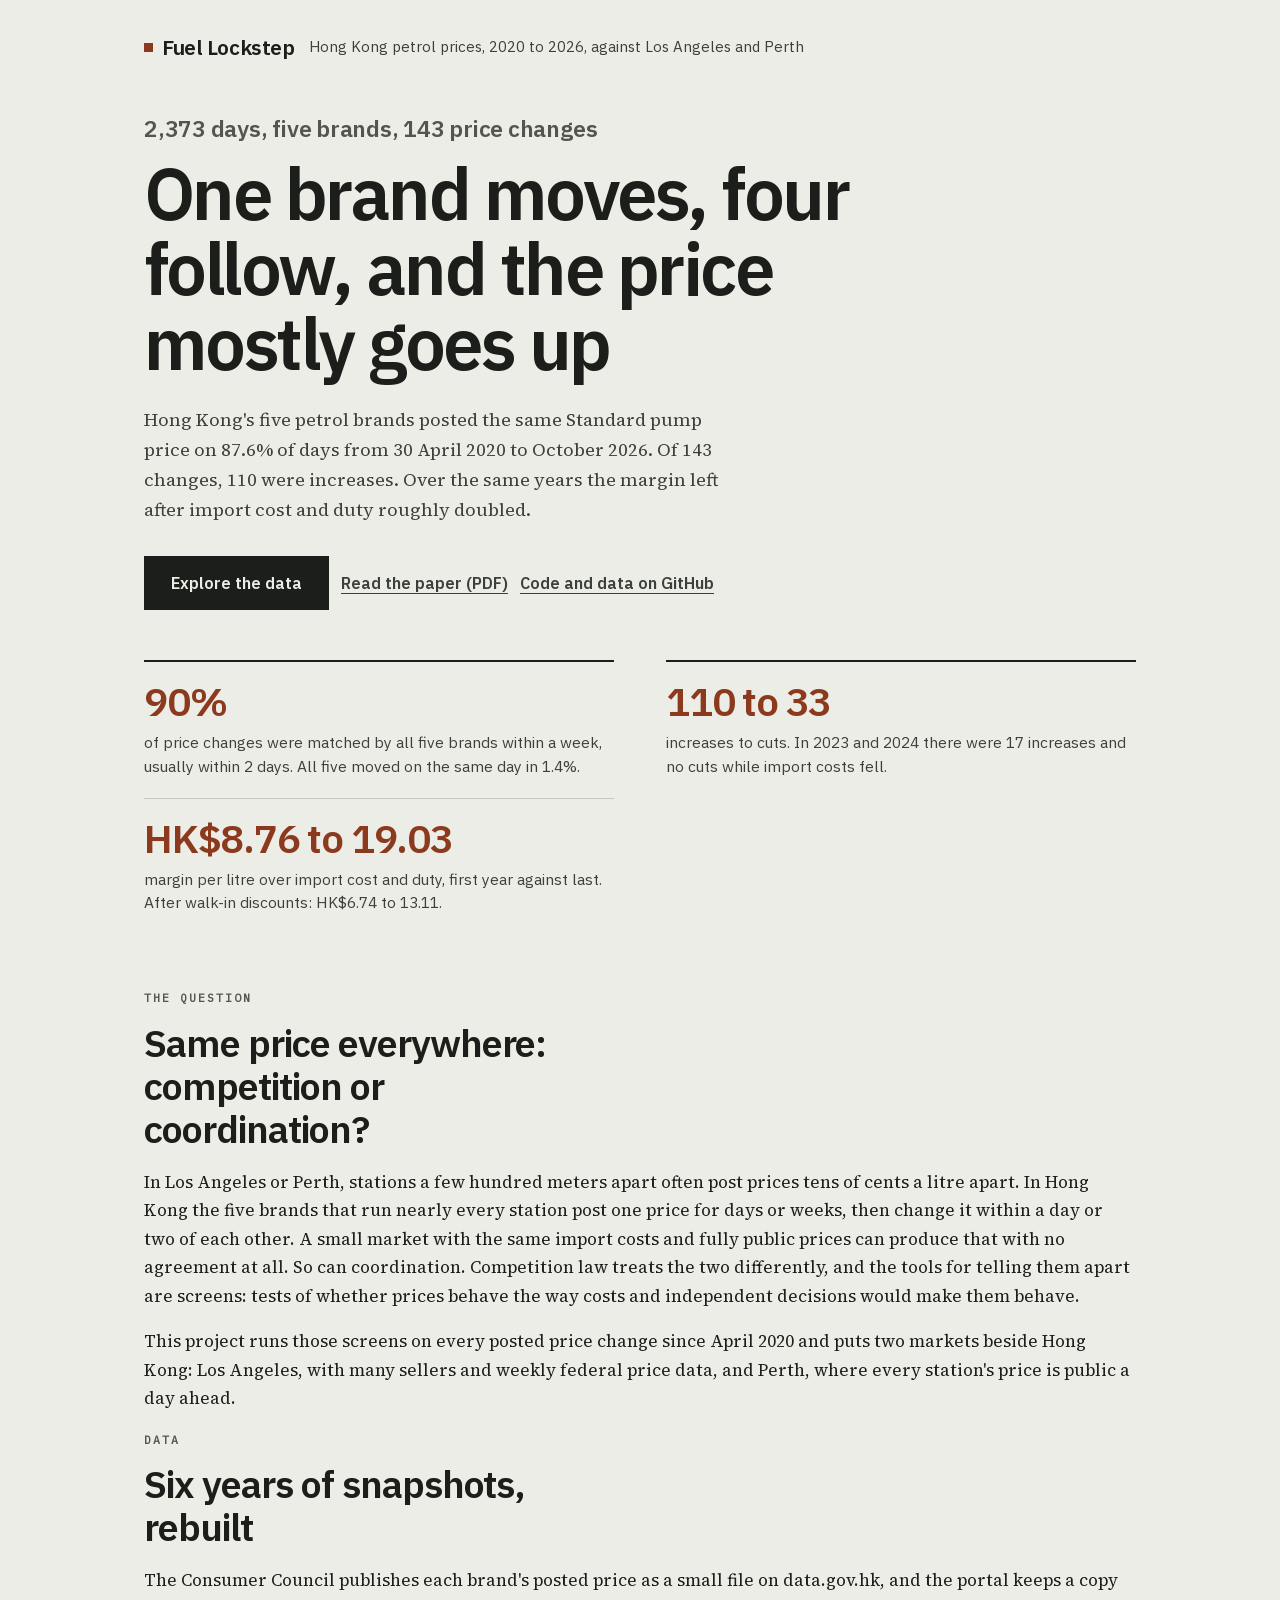
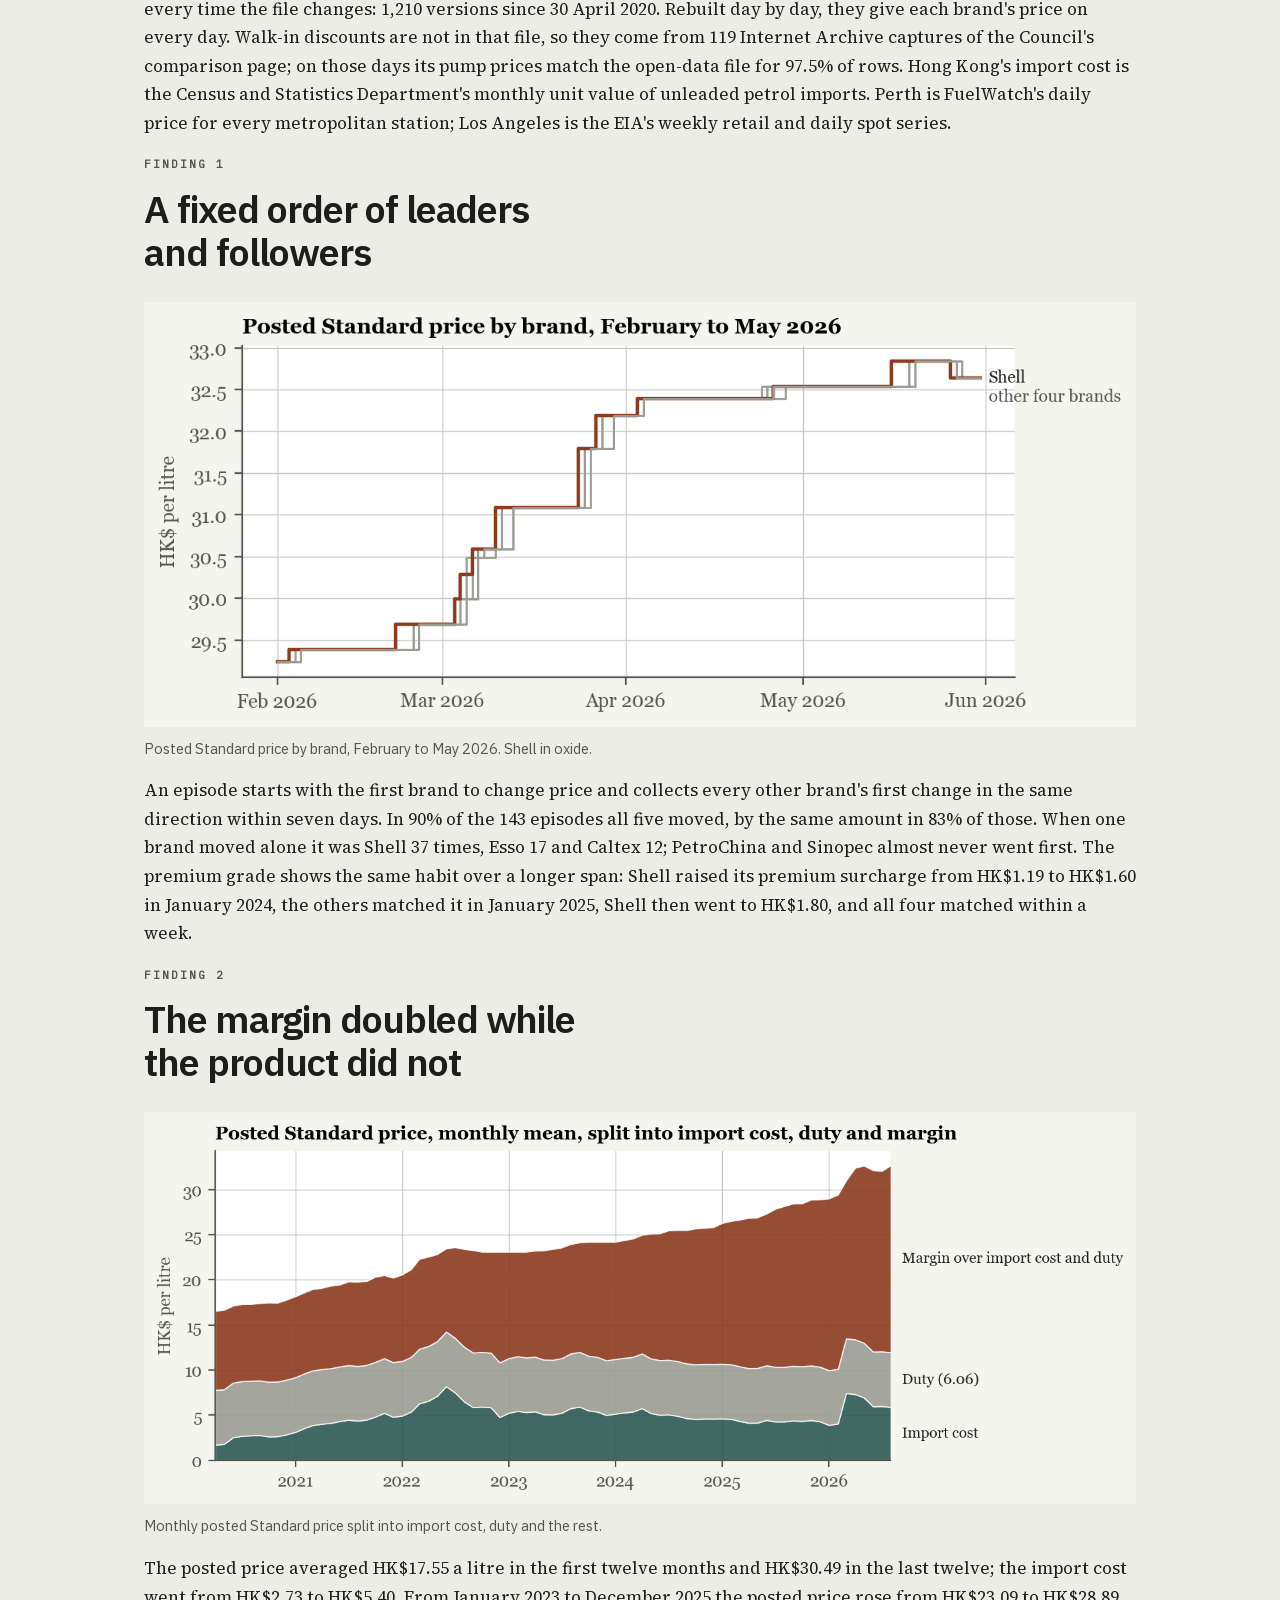
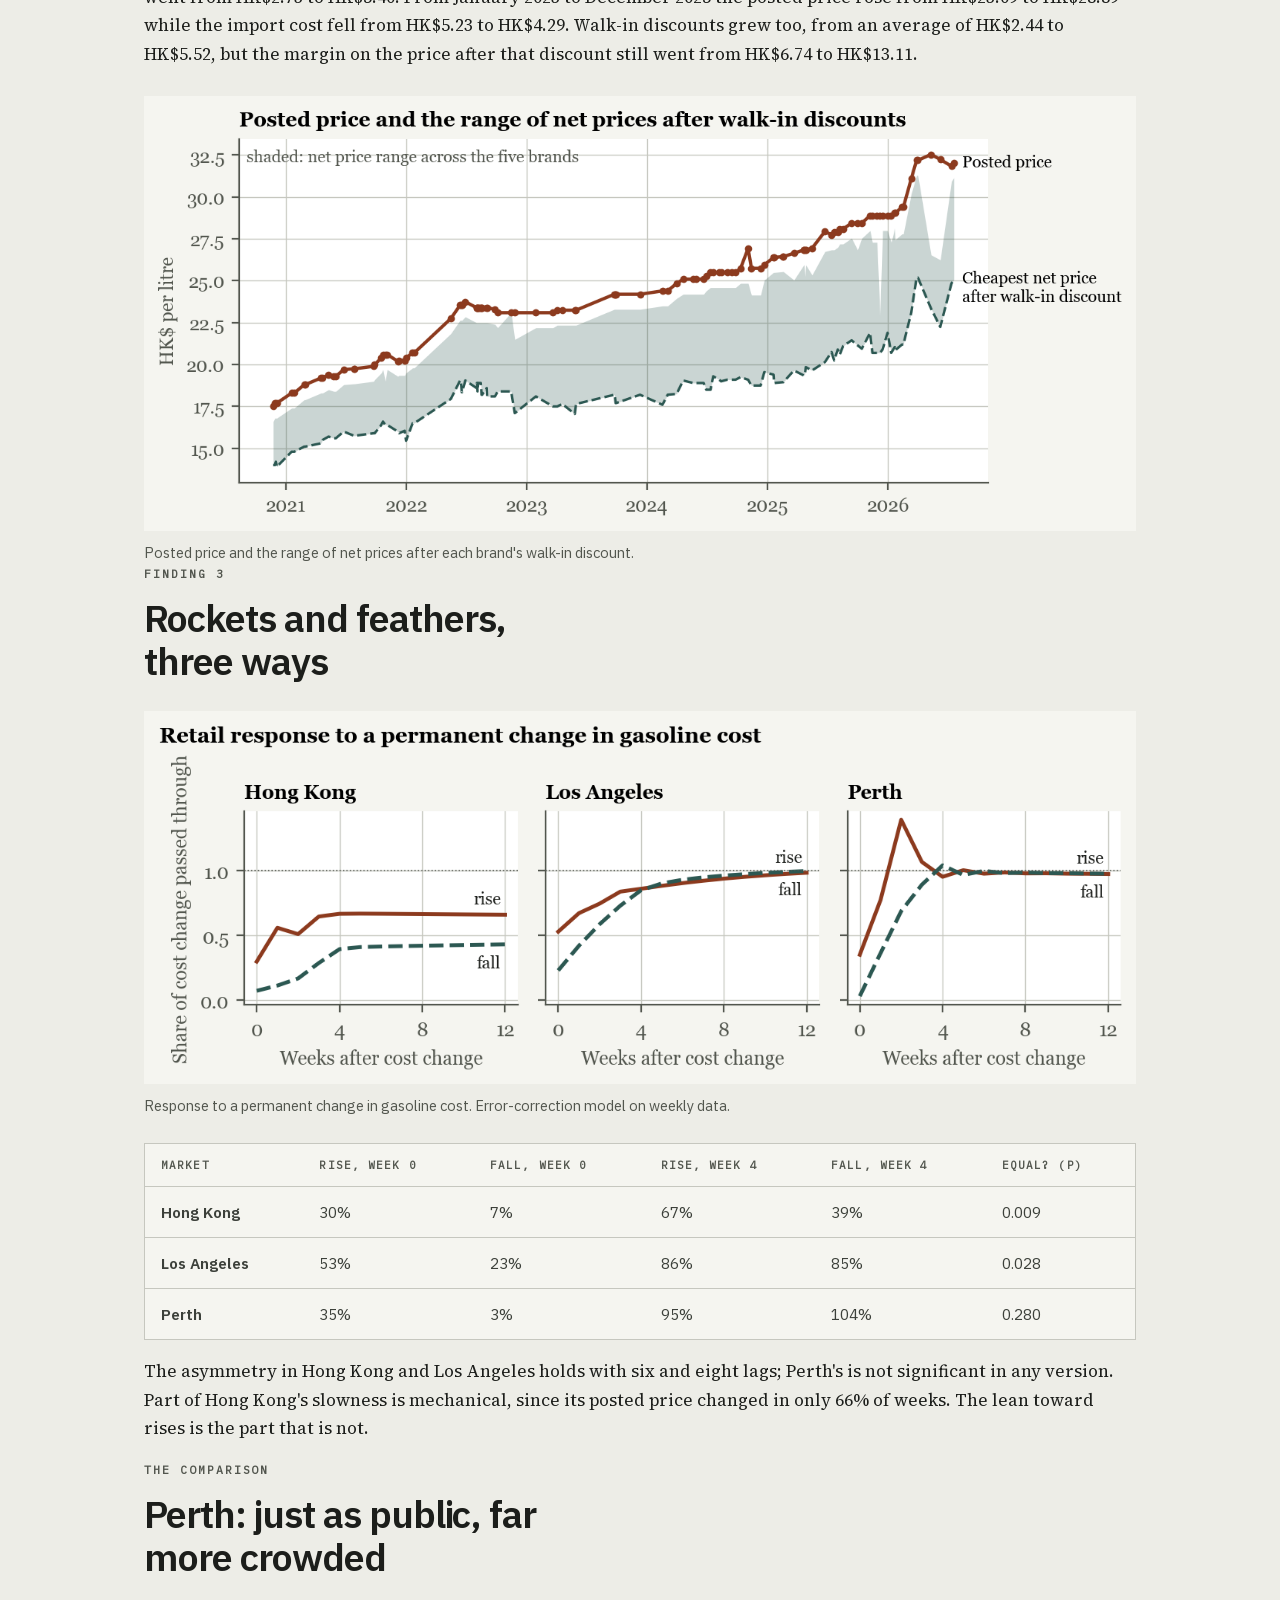
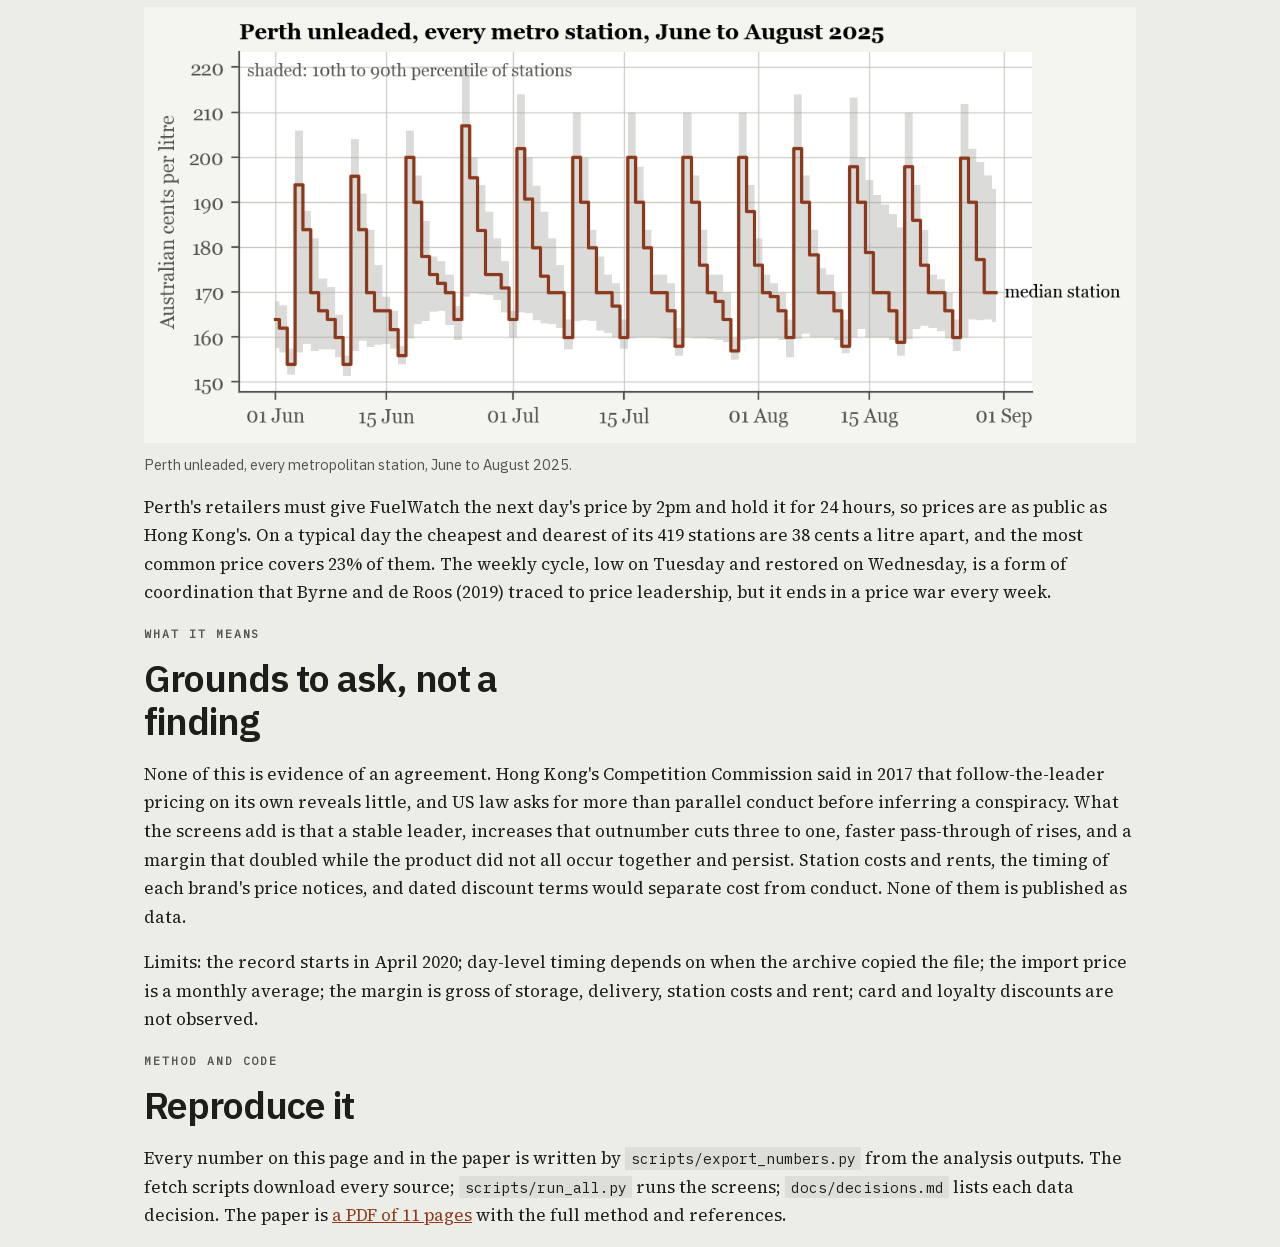
==== overview/index.html @ d2879053 "Fuel Lockstep: six years of Hong Kong petrol prices screened against costs, Los Angeles and Perth Re" ====
<!doctype html>
<html lang="en">
<head>
<meta charset="utf-8" />
<meta name="viewport" content="width=device-width, initial-scale=1, viewport-fit=cover" />
<title>Lockstep at the pump: six years of parallel petrol pricing in Hong Kong</title>
<meta name="description" content="Hong Kong's five petrol brands posted the same Standard price on 87.6% of days from April 2020 to October 2026. Prices rose 110 times and fell 33, and the margin over import cost and duty roughly doubled. Perth and Los Angeles for comparison." />
<meta name="theme-color" content="#EDEDE7" />
<meta property="og:title" content="Lockstep at the pump" />
<meta property="og:description" content="Six years of Hong Kong petrol prices, brand by brand, screened against costs and against Perth and Los Angeles." />
<meta property="og:type" content="article" />
<meta property="og:url" content="https://lyhjeremy.github.io/fuel-lockstep/overview/" />
<link href="" rel="stylesheet" />
<style>
  :root {
    --paper: #EDEDE7;
    --card: #F5F5F0;
    --plate: #F5F5F0;
    --ink: #1C1E1B;
    --ink2: #3C403A;
    --muted: #52564E;
    --rule: #C6C7BF;
    --accent: #8C3A1E;
    --accent2: #2C5852;
    --link: #8C3A1E;
    --serif: "Source Serif 4", "Iowan Old Style", "Palatino Linotype", Palatino, serif;
    --sans: "IBM Plex Sans", "Helvetica Neue", Helvetica, Arial, sans-serif;
    --mono: "IBM Plex Mono", "SF Mono", Menlo, Consolas, monospace;
    --display: "IBM Plex Sans", "Helvetica Neue", Helvetica, Arial, sans-serif;
    --spine:  92px;
    --col:    min(100% - 2.6rem, 62rem);
  }
  @media (prefers-color-scheme: dark) {
    :root {
      --paper: #191B18;
      --card: #212420;
      --plate: #212420;
      --ink: #E6E6DE;
      --ink2: #C4C7BC;
      --muted: #A2A69B;
      --rule: #3B3F38;
      --accent: #D8825C;
      --accent2: #74AFA5;
      --link: #D8825C;
    }
  }

  @font-face{font-family:"Source Serif 4";src:url("../fonts/SourceSerif4-400.woff2")format("woff2");font-weight:400;font-display:swap}
  @font-face{font-family:"Source Serif 4";src:url("../fonts/SourceSerif4-600.woff2")format("woff2");font-weight:600;font-display:swap}
  @font-face{font-family:"IBM Plex Sans";src:url("../fonts/IBMPlexSans-400.woff2")format("woff2");font-weight:400;font-display:swap}
  @font-face{font-family:"IBM Plex Sans";src:url("../fonts/IBMPlexSans-600.woff2")format("woff2");font-weight:600;font-display:swap}
  @font-face{font-family:"IBM Plex Mono";src:url("../fonts/IBMPlexMono-400.woff2")format("woff2");font-weight:400;font-display:swap}

  * { box-sizing: border-box; border-radius: 0; }
  html { scroll-behavior: smooth; }
  body {
    margin: 0; background: var(--paper); color: var(--ink);
    font-family: var(--serif); font-size: clamp(17px, 0.55rem + 0.6vw, 19.5px);
    line-height: 1.68; -webkit-font-smoothing: antialiased; overflow-x: hidden;
  }
  img { max-width: 100%; height: auto; display: block; }
  a { color: var(--link); }
  :focus-visible { outline: 2px solid var(--accent); outline-offset: 3px; border-radius: 0; }
  strong { font-weight: 700; color: var(--ink); }
  code { font-family: var(--mono); font-size: .86em;
         background: color-mix(in srgb, var(--ink) 7%, transparent);
         padding: .12em .38em; border-radius: 0; }
  .wrap { width: var(--col); margin: 0 auto; }

  .eyebrow { font-family: var(--mono); font-weight: 600; font-size: 11.5px;
             letter-spacing: .17em; text-transform: uppercase; color: var(--muted);
             margin: 0 0 14px; }

  .masthead { display: flex; align-items: baseline; gap: 14px; flex-wrap: wrap; padding: 30px 0 0; }
  .logo { font-family: var(--sans); font-weight: 800; font-size: 21px;
          letter-spacing: -.02em; display: flex; align-items: center; gap: 9px; }
  .dot { width: 9px; height: 9px; border-radius: 0; background: var(--accent); flex: none; }
  .tagline { font-size: 15px; color: var(--ink2); font-family: var(--sans); }

  .hero { padding: 44px 0 54px; }
  .kicker { font-family: var(--sans); font-size: clamp(18px, 2.1vw, 23px); font-weight: 600;
            color: var(--muted); margin: 0 0 8px; letter-spacing: -.01em; }
  .hero h1 { font-family: var(--sans); font-size: clamp(37px, 6vw, 72px); font-weight: 800;
             letter-spacing: -.035em; line-height: 1.04; margin: 0; max-width: 17ch; }
  .hero-sub { margin: 24px 0 0; font-size: 1.06em; color: var(--ink2); max-width: 60ch; }

  .cta-row { display: flex; gap: 12px; flex-wrap: wrap; margin-top: 30px; align-items: center; }
  .btn { display: inline-block; padding: 13px 26px; border-radius: 0;
         font-family: var(--sans); font-weight: 700; font-size: 16px;
         text-decoration: none; border: 1px solid var(--ink); }
  .btn:hover { transform: translateY(-1px); }
  .btn-primary { background: var(--ink); color: var(--paper); }
  .textlink { font-family: var(--sans); font-size: 16px; font-weight: 600; color: var(--ink2);
              text-decoration: underline; text-underline-offset: 4px;
              text-decoration-thickness: 1px; }
  .textlink:hover { color: var(--ink); }

  .claims { display: grid; grid-template-columns: 1fr; gap: 0 52px; margin: 50px 0 0; }
  @media (min-width: 760px) { .claims { grid-template-columns: 1fr 1fr; } }
  .claim { padding: 18px 0 20px; border-top: 1px solid var(--rule); }
  .claim:first-child, .claim:nth-child(2) { border-top: 2px solid var(--ink); }
  @media (max-width: 759px) { .claim:nth-child(2) { border-top: 1px solid var(--rule); } }
  .claim .n { font-family: var(--sans); font-weight: 800; font-size: 40px; line-height: 1.05;
              color: var(--accent); letter-spacing: -.03em; font-variant-numeric: tabular-nums; }
  .claim h3 { margin: 0 0 6px; }
  .claim p { margin: 9px 0 0; font-size: 15.5px; color: var(--ink2); line-height: 1.5;
             font-family: var(--sans); }

  .route { position: relative; padding-bottom: 30px; }
  .route::before { content: ""; position: absolute; left: calc(var(--spine) / 2); top: 8px;
                   bottom: 80px; width: 2px; background: var(--rule); }
  .stop { position: relative; padding: 0 0 76px var(--spine); }
  .stop::before { content: ""; position: absolute; left: calc(var(--spine) / 2 - 7px); top: 7px;
                  width: 16px; height: 16px; border-radius: 0;
                  background: var(--paper); border: 2px solid var(--ink); box-sizing: border-box; }
  .stop--key::before { background: var(--accent); border-color: var(--accent); }
  .stop--warn::before { background: var(--accent2); border-color: var(--accent2); }
  .stop--end::before { background: var(--ink); }

  h2 { font-family: var(--sans); font-size: clamp(27px, 3.7vw, 38px); font-weight: 800;
       letter-spacing: -.027em; line-height: 1.13; margin: 12px 0 16px; max-width: 19ch; }
  h3 { font-family: var(--sans); font-size: 17px; font-weight: 700; margin: 0 0 7px;
       letter-spacing: -.012em; }
  .stop p { margin: 0 0 17px; max-width: 60ch; color: var(--ink2); }

  .bignum { font-family: var(--sans); font-weight: 800; font-size: clamp(74px, 10vw, 128px);
            line-height: .86; letter-spacing: -.05em; margin: 6px 0 4px; color: var(--accent);
            font-variant-numeric: tabular-nums; }
  .bignum-note { font-family: var(--sans); font-size: 16px; color: var(--muted); margin: 0 0 20px; }

  /* A white-background chart would glow in dark mode; the plate makes it read
     as a deliberately printed page instead. */
  figure { margin: 28px 0 0; }
  .plate { background: var(--plate); border: 1px solid var(--rule); border-radius: 0;
           padding: 14px; overflow: hidden; }
  .plate img { border-radius: 0; }
  .plate--flush { padding: 0; }
  .shot { border-radius: 0; border: 1px solid var(--rule);
          overflow: hidden; background: var(--card); }
  /* min() so the cap never exceeds the column on a phone */
  .shot--narrow { max-width: min(430px, 100%); }
  figcaption { margin-top: 11px; font-family: var(--sans); font-size: 14.5px;
               color: var(--muted); line-height: 1.5; }
  .panels { display: grid; grid-template-columns: repeat(auto-fit, minmax(258px, 1fr));
            gap: 22px; margin-top: 28px; }
  .panels figure { margin: 0; }

  .pull { margin: 30px 0 0; padding: 20px 25px; border-left: 3px solid var(--accent);
          background: color-mix(in srgb, var(--accent) 7%, transparent);
          border-radius: 0; }
  .pull p { margin: 0 0 9px; color: var(--ink); max-width: none; }
  .pull p:last-of-type { margin: 0; }
  .pull .who { font-family: var(--mono); font-size: 11px; letter-spacing: .12em;
               text-transform: uppercase; color: var(--muted); display: block; margin-top: 9px; }

  .grid { display: grid; grid-template-columns: repeat(auto-fit, minmax(238px, 1fr));
          gap: 1px; margin-top: 28px; background: var(--rule);
          border: 1px solid var(--rule); border-radius: 0; overflow: hidden; }
  .cell { background: var(--paper); padding: 22px 20px; }
  .cell p { font-size: 15px; margin: 0; color: var(--ink2); max-width: none;
            line-height: 1.55; font-family: var(--sans); }

  /* results tables: scroll inside their own box, never the page */
  .tablewrap { margin-top: 26px; overflow-x: auto; border: 1px solid var(--rule);
               border-radius: 0; background: var(--card); }
  table { border-collapse: collapse; width: 100%; min-width: 480px;
          font-family: var(--sans); font-size: 15.5px; }
  th, td { padding: 12px 16px; text-align: left; border-bottom: 1px solid var(--rule); }
  th { font-family: var(--mono); font-size: 11px; letter-spacing: .1em;
       text-transform: uppercase; color: var(--muted); font-weight: 600; }
  td { color: var(--ink2); font-variant-numeric: tabular-nums; }
  tr:last-child td { border-bottom: 0; }
  .win td { color: var(--ink); font-weight: 700;
            background: color-mix(in srgb, var(--accent) 8%, transparent); }

  /* real terminal output, quoted verbatim */
  .term { margin-top: 26px; background: #14141f; color: #e6e3da; border-radius: 0;
          padding: 18px 20px; overflow-x: auto;
          border: 1px solid #2a2a3a; }
  .term pre { margin: 0; font-family: var(--mono); font-size: 13px; line-height: 1.62;
              white-space: pre; }
  .term .c { color: #9aa08f; }
  .term .g { color: #7fd18f; }
  .term .y { color: #E3BC5E; }

  .specs { margin-top: 26px; border-top: 1px solid var(--rule); }
  .spec { display: grid; grid-template-columns: 1fr; gap: 2px;
          padding: 14px 0; border-bottom: 1px solid var(--rule); }
  @media (min-width: 700px) { .spec { grid-template-columns: 178px 1fr; gap: 24px; } }
  .spec dt { font-family: var(--mono); font-size: 11.5px; letter-spacing: .1em;
             text-transform: uppercase; color: var(--muted); padding-top: 4px; }
  .spec dd { margin: 0; font-size: 16px; color: var(--ink2); font-family: var(--sans); }

  .close { padding: 6px 0 80px var(--spine); position: relative; }
  .close h2 { max-width: 20ch; }
  footer { border-top: 1px solid var(--rule); padding: 28px 0 60px;
           font-family: var(--sans); font-size: 14.5px; color: var(--muted); }
  footer a { color: var(--ink2); }
  footer p { margin: 0 0 8px; }

  @media (max-width: 640px) {
    :root { --spine: 38px; }
    .hero { padding: 36px 0 46px; }
    .stop { padding-bottom: 58px; }
    .plate { padding: 9px; }
    .term { padding: 14px 14px; }
    .term pre { font-size: 11.5px; }
  }
  @media (prefers-reduced-motion: reduce) {
    html { scroll-behavior: auto; }
    .btn { }
  }


  .board-note { font-family: var(--mono); font-size: 13px; color: var(--ink2); }
  .two { display: grid; grid-template-columns: 1fr 1fr; gap: 28px; }
  @media (max-width: 720px) { .two { grid-template-columns: 1fr; } }
  .screens td:first-child { font-family: var(--sans); font-weight: 600; }
</style>
</head>
<body>
<div class="wrap">
  <header class="masthead">
    <div class="logo"><span class="dot" aria-hidden="true"></span>Fuel Lockstep</div>
    <div class="tagline">Hong Kong petrol prices, 2020 to 2026, against Los Angeles and Perth</div>
  </header>

  <section class="hero">
    <p class="kicker">2,373 days, five brands, 143 price changes</p>
    <h1>One brand moves, four follow, and the price mostly goes up</h1>
    <p class="hero-sub">
      Hong Kong's five petrol brands posted the same Standard pump price on
      87.6% of days from 30 April 2020 to October 2026. Of
      143 changes, 110 were increases. Over the same
      years the margin left after import cost and duty roughly doubled.
    </p>
    <div class="cta-row">
      <a class="btn btn-primary" href="../">Explore the data</a>
      <a class="textlink" href="../paper/fuel-lockstep.pdf">Read the paper (PDF)</a>
      <a class="textlink" href="https://github.com/lyhjeremy/fuel-lockstep">Code and data on GitHub</a>
    </div>
    <div class="claims">
      <div class="claim">
        <div class="n">90%</div>
        <p>of price changes were matched by all five brands within a week, usually
           within 2 days. All five moved on the same day in 1.4%.</p>
      </div>
      <div class="claim">
        <div class="n">110 to 33</div>
        <p>increases to cuts. In 2023 and 2024 there were 17
           increases and no cuts while import costs fell.</p>
      </div>
      <div class="claim">
        <div class="n">HK$8.76 to 19.03</div>
        <p>margin per litre over import cost and duty, first year against last.
           After walk-in discounts: HK$6.74 to 13.11.</p>
      </div>
    </div>
  </section>
</div>

<div class="wrap">

  <section>
    <p class="eyebrow">The question</p>
    <h2>Same price everywhere: competition or coordination?</h2>
    <p>
      In Los Angeles or Perth, stations a few hundred meters apart often post
      prices tens of cents a litre apart. In Hong Kong the five brands that run
      nearly every station post one price for days or weeks, then change it
      within a day or two of each other. A small market with the same import
      costs and fully public prices can produce that with no agreement at all.
      So can coordination. Competition law treats the two differently, and the
      tools for telling them apart are screens: tests of whether prices behave
      the way costs and independent decisions would make them behave.
    </p>
    <p>
      This project runs those screens on every posted price change since April
      2020 and puts two markets beside Hong Kong: Los Angeles, with many sellers
      and weekly federal price data, and Perth, where every station's price is
      public a day ahead.
    </p>
  </section>

  <section>
    <p class="eyebrow">Data</p>
    <h2>Six years of snapshots, rebuilt</h2>
    <p>
      The Consumer Council publishes each brand's posted price as a small file on
      data.gov.hk, and the portal keeps a copy every time the file changes: 1,210
      versions since 30 April 2020. Rebuilt day by day, they give each brand's
      price on every day. Walk-in discounts are not in that file, so they come
      from 119 Internet Archive captures of the Council's comparison page;
      on those days its pump prices match the open-data file for 97.5% of rows.
      Hong Kong's import cost is the Census and Statistics Department's monthly
      unit value of unleaded petrol imports. Perth is FuelWatch's daily price
      for every metropolitan station; Los Angeles is the EIA's weekly retail and
      daily spot series.
    </p>
  </section>

  <section>
    <p class="eyebrow">Finding 1</p>
    <h2>A fixed order of leaders and followers</h2>
    <figure>
      <img width="1293" height="554" src="../paper/figures/ex2_hk_steps.png" alt="Step chart of the five brands' posted Standard prices from February to May 2026. Shell's line moves first at most steps and the other four follow within a few days.">
      <figcaption>Posted Standard price by brand, February to May 2026. Shell in oxide.</figcaption>
    </figure>
    <p>
      An episode starts with the first brand to change price and collects every
      other brand's first change in the same direction within seven days. In
      90% of the 143 episodes all five moved, by the same
      amount in 83% of those. When one brand moved alone it was
      Shell 37 times, Esso 17 and Caltex 12;
      PetroChina and Sinopec almost never went first. The premium grade shows the
      same habit over a longer span: Shell raised its premium surcharge from
      HK$1.19 to HK$1.60 in January 2024, the others matched it in January 2025,
      Shell then went to HK$1.80, and all four matched within a week.
    </p>
  </section>

  <section>
    <p class="eyebrow">Finding 2</p>
    <h2>The margin doubled while the product did not</h2>
    <figure>
      <img width="1479" height="585" src="../paper/figures/ex1_hk_decomposition.png" alt="Stacked area chart of the monthly posted Standard price split into import cost, the HK$6.06 duty and the remaining margin, April 2020 to August 2026. The margin layer grows from about 9 to about 20 HK dollars a litre.">
      <figcaption>Monthly posted Standard price split into import cost, duty and the rest.</figcaption>
    </figure>
    <p>
      The posted price averaged HK$17.55 a litre in the first twelve
      months and HK$30.49 in the last twelve; the import cost went from
      HK$2.73 to HK$5.40. From January 2023 to December 2025
      the posted price rose from HK$23.09 to HK$28.89 while
      the import cost fell from HK$5.23 to HK$4.29.
      Walk-in discounts grew too, from an average of HK$2.44 to
      HK$5.52, but the margin on the price after that discount still
      went from HK$6.74 to HK$13.11.
    </p>
    <figure>
      <img width="1335" height="585" src="../paper/figures/ex4_hk_discounts.png" alt="Line chart of the posted Standard price and the cheapest net price after walk-in discounts on archived days from November 2020 to July 2026. Both rise; the gap between them widens.">
      <figcaption>Posted price and the range of net prices after each brand's walk-in discount.</figcaption>
    </figure>
  </section>

  <section>
    <p class="eyebrow">Finding 3</p>
    <h2>Rockets and feathers, three ways</h2>
    <figure>
      <img width="1287" height="484" src="../paper/figures/ex5_passthrough.png" alt="Three small charts of the share of a cost change passed to retail prices over twelve weeks. Hong Kong passes rises through faster and further than falls; Los Angeles shows a smaller gap that closes within weeks; Perth shows no lasting gap.">
      <figcaption>Response to a permanent change in gasoline cost. Error-correction model on weekly data.</figcaption>
    </figure>
    <div class="tablewrap"><table class="screens">
      <thead><tr><th>Market</th><th>Rise, week 0</th><th>Fall, week 0</th><th>Rise, week 4</th><th>Fall, week 4</th><th>Equal? (p)</th></tr></thead>
      <tbody>
        <tr><td>Hong Kong</td><td>30%</td><td>7%</td><td>67%</td><td>39%</td><td>0.009</td></tr>
        <tr><td>Los Angeles</td><td>53%</td><td>23%</td><td>86%</td><td>85%</td><td>0.028</td></tr>
        <tr><td>Perth</td><td>35%</td><td>3%</td><td>95%</td><td>104%</td><td>0.280</td></tr>
      </tbody>
    </table></div>
    <p>
      The asymmetry in Hong Kong and Los Angeles holds with six and eight lags;
      Perth's is not significant in any version. Part of Hong Kong's slowness is
      mechanical, since its posted price changed in only 66% of
      weeks. The lean toward rises is the part that is not.
    </p>
  </section>

  <section>
    <p class="eyebrow">The comparison</p>
    <h2>Perth: just as public, far more crowded</h2>
    <figure>
      <img width="1261" height="554" src="../paper/figures/ex6_perth_cycle.png" alt="Daily median and 10th to 90th percentile of Perth metropolitan unleaded prices from June to August 2025, showing a sharp rise every Wednesday followed by a slide over the week.">
      <figcaption>Perth unleaded, every metropolitan station, June to August 2025.</figcaption>
    </figure>
    <p>
      Perth's retailers must give FuelWatch the next day's price by 2pm and hold
      it for 24 hours, so prices are as public as Hong Kong's. On a typical day
      the cheapest and dearest of its 419 stations are 38
      cents a litre apart, and the most common price covers 23% of
      them. The weekly cycle, low on Tuesday and restored on Wednesday, is a form
      of coordination that Byrne and de Roos (2019) traced to price leadership,
      but it ends in a price war every week.
    </p>
  </section>

  <section>
    <p class="eyebrow">What it means</p>
    <h2>Grounds to ask, not a finding</h2>
    <p>
      None of this is evidence of an agreement. Hong Kong's Competition
      Commission said in 2017 that follow-the-leader pricing on its own reveals
      little, and US law asks for more than parallel conduct before inferring a
      conspiracy. What the screens add is that a stable leader, increases that
      outnumber cuts three to one, faster pass-through of rises, and a margin
      that doubled while the product did not all occur together and persist.
      Station costs and rents, the timing of each brand's price notices, and
      dated discount terms would separate cost from conduct. None of them is
      published as data.
    </p>
    <p>
      Limits: the record starts in April 2020; day-level timing depends on when
      the archive copied the file; the import price is a monthly average; the
      margin is gross of storage, delivery, station costs and rent; card and
      loyalty discounts are not observed.
    </p>
  </section>

  <section>
    <p class="eyebrow">Method and code</p>
    <h2>Reproduce it</h2>
    <p>
      Every number on this page and in the paper is written by
      <code>scripts/export_numbers.py</code> from the analysis outputs. The fetch
      scripts download every source; <code>scripts/run_all.py</code> runs the
      screens; <code>docs/decisions.md</code> lists each data decision. The
      paper is <a href="../paper/fuel-lockstep.pdf">a PDF of 11 pages</a> with the
      full method and references.
    </p>
  </section>

</div>
</body>
</html>
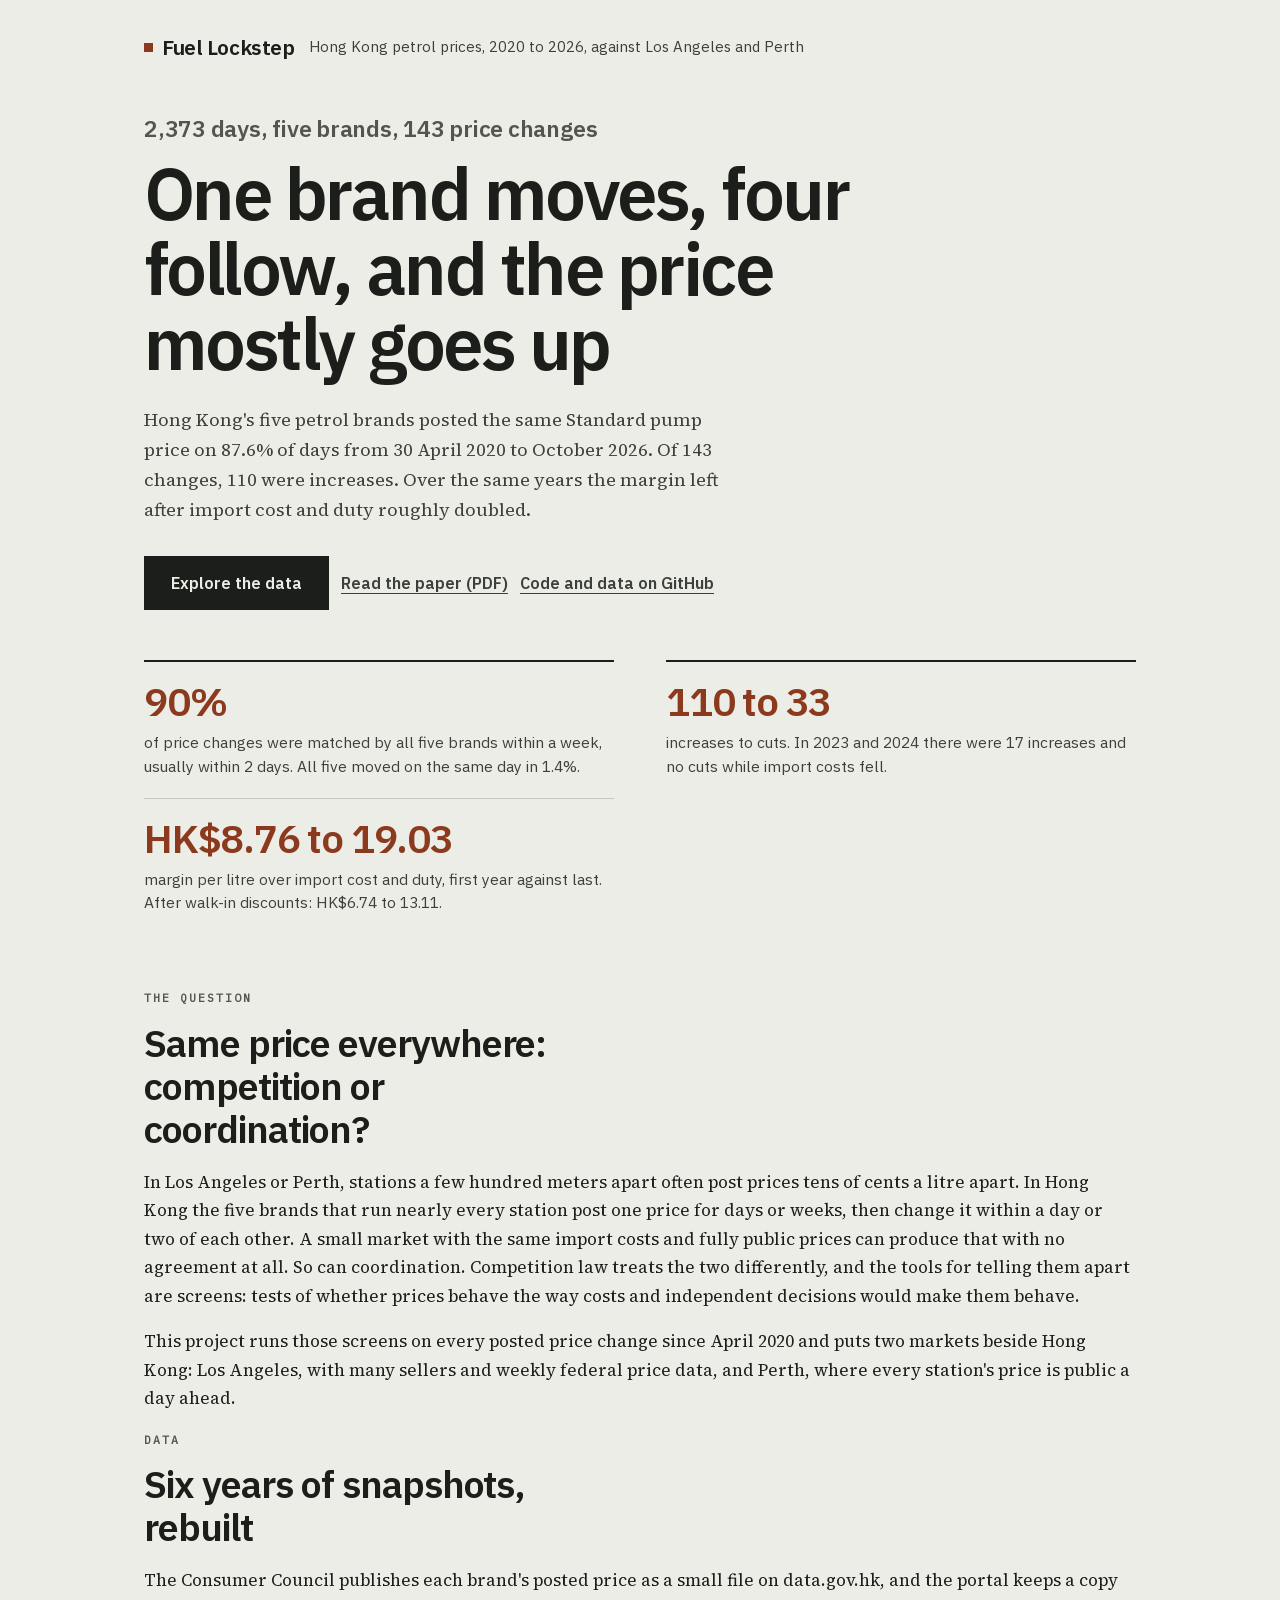
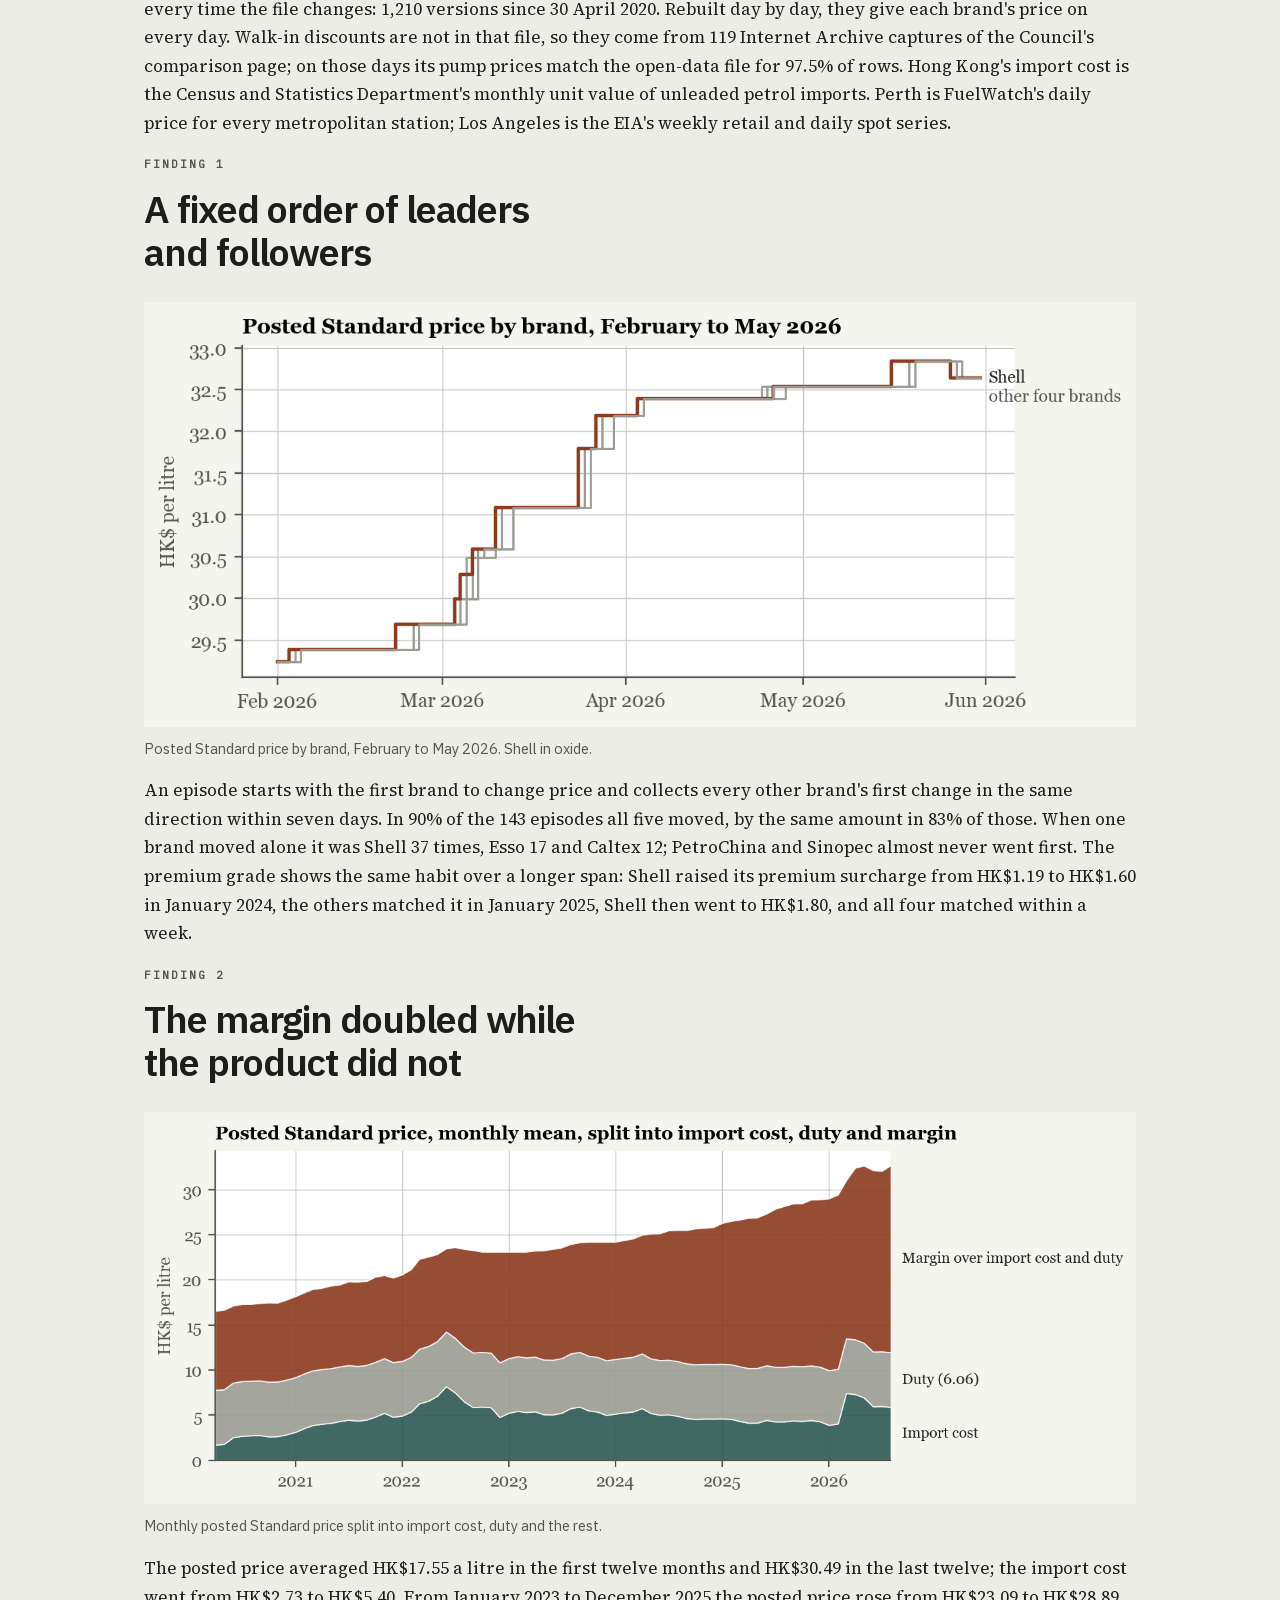
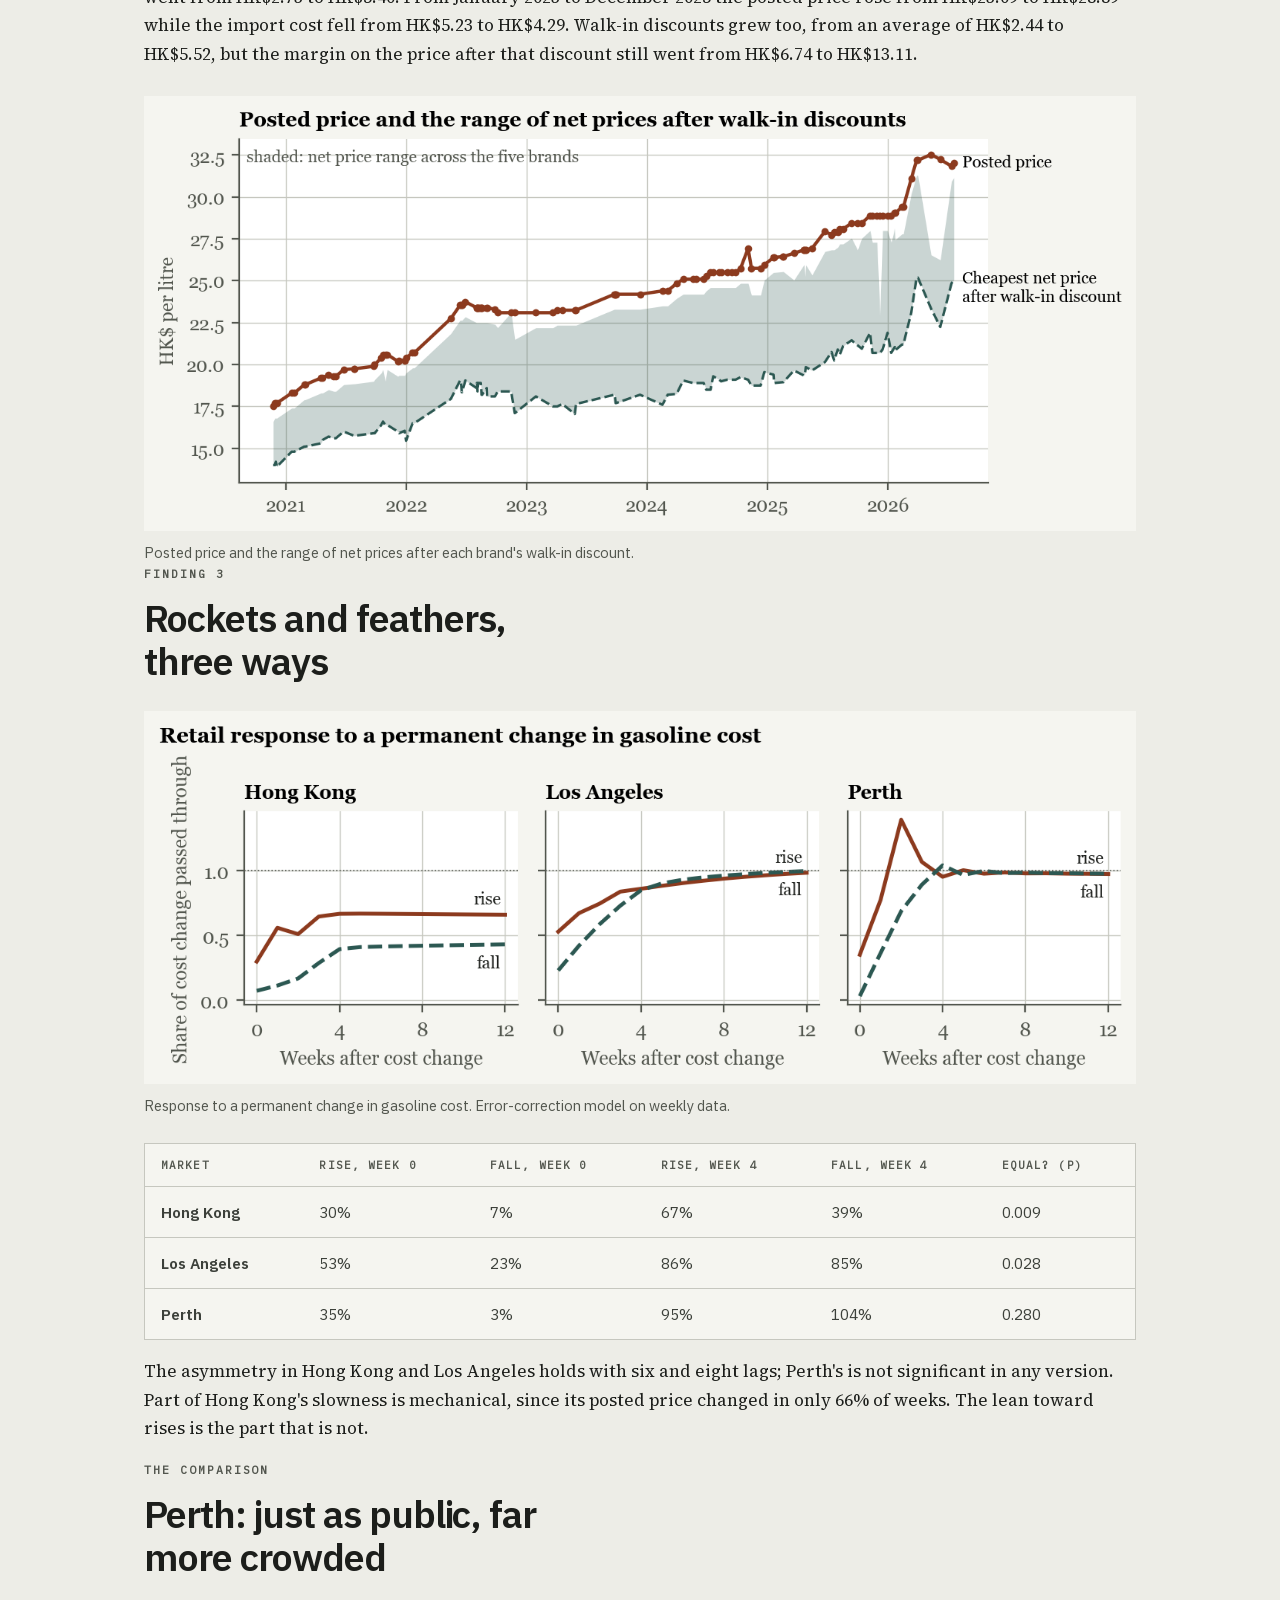
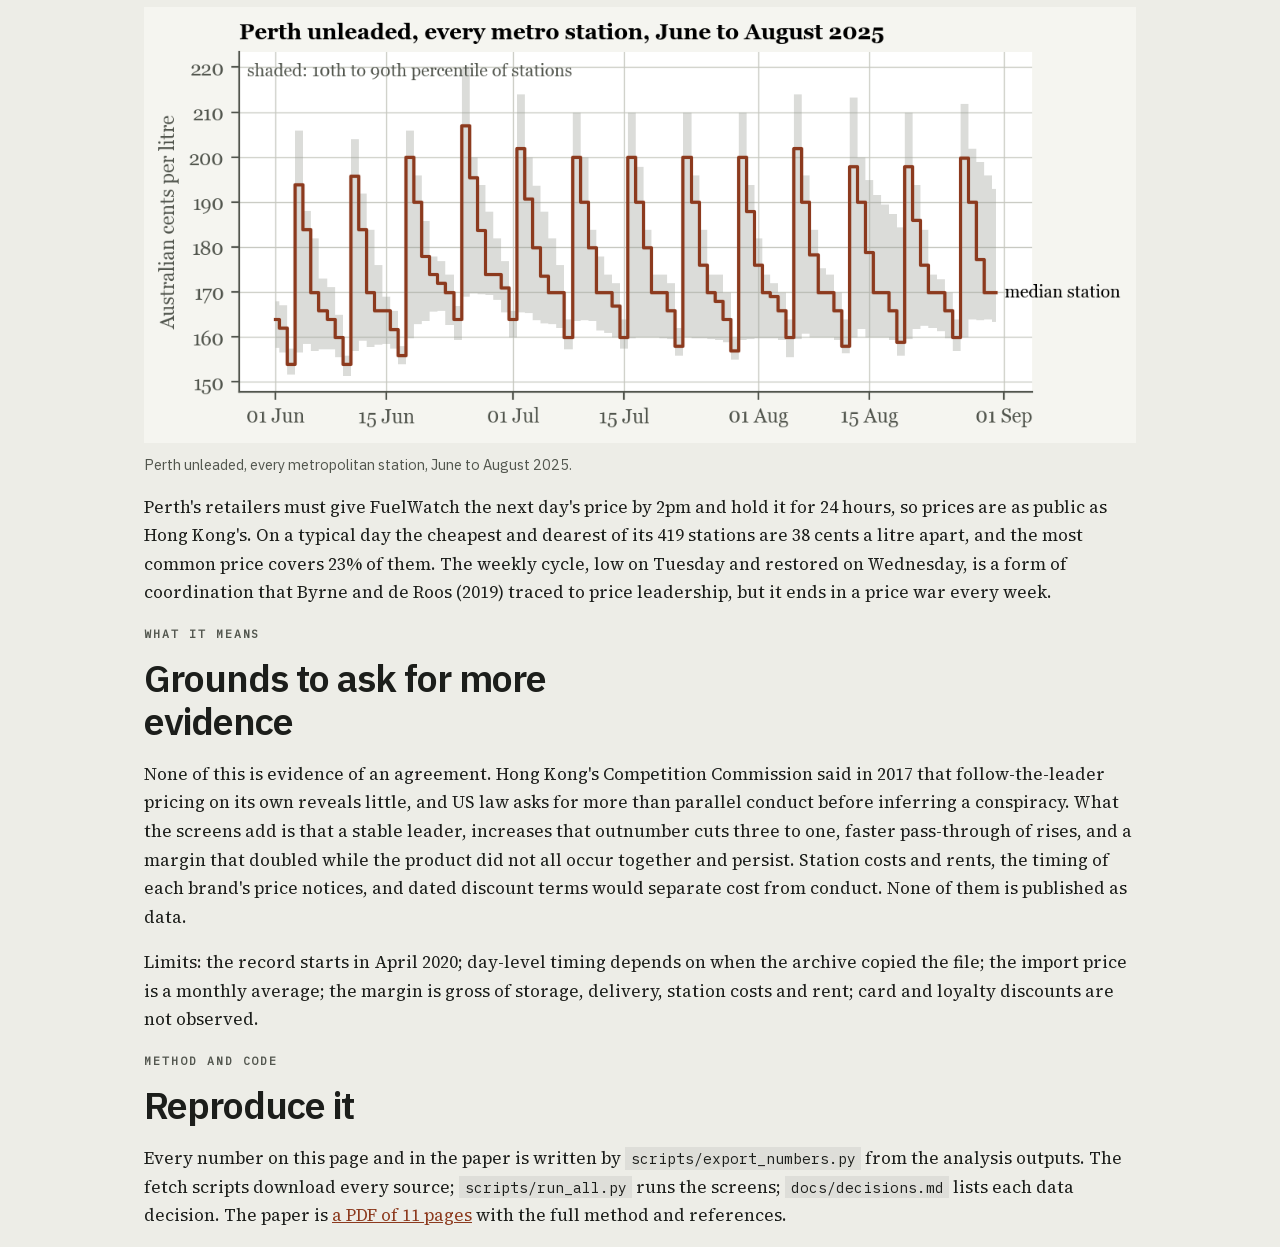
==== commit 7b409bb5: "Tighten wording in the paper, page and write-up; tint web figures to the page panel" ====
--- a/overview/index.html
+++ b/overview/index.html
@@ -385,7 +385,7 @@
 
   <section>
     <p class="eyebrow">What it means</p>
-    <h2>Grounds to ask, not a finding</h2>
+    <h2>Grounds to ask for more evidence</h2>
     <p>
       None of this is evidence of an agreement. Hong Kong's Competition
       Commission said in 2017 that follow-the-leader pricing on its own reveals
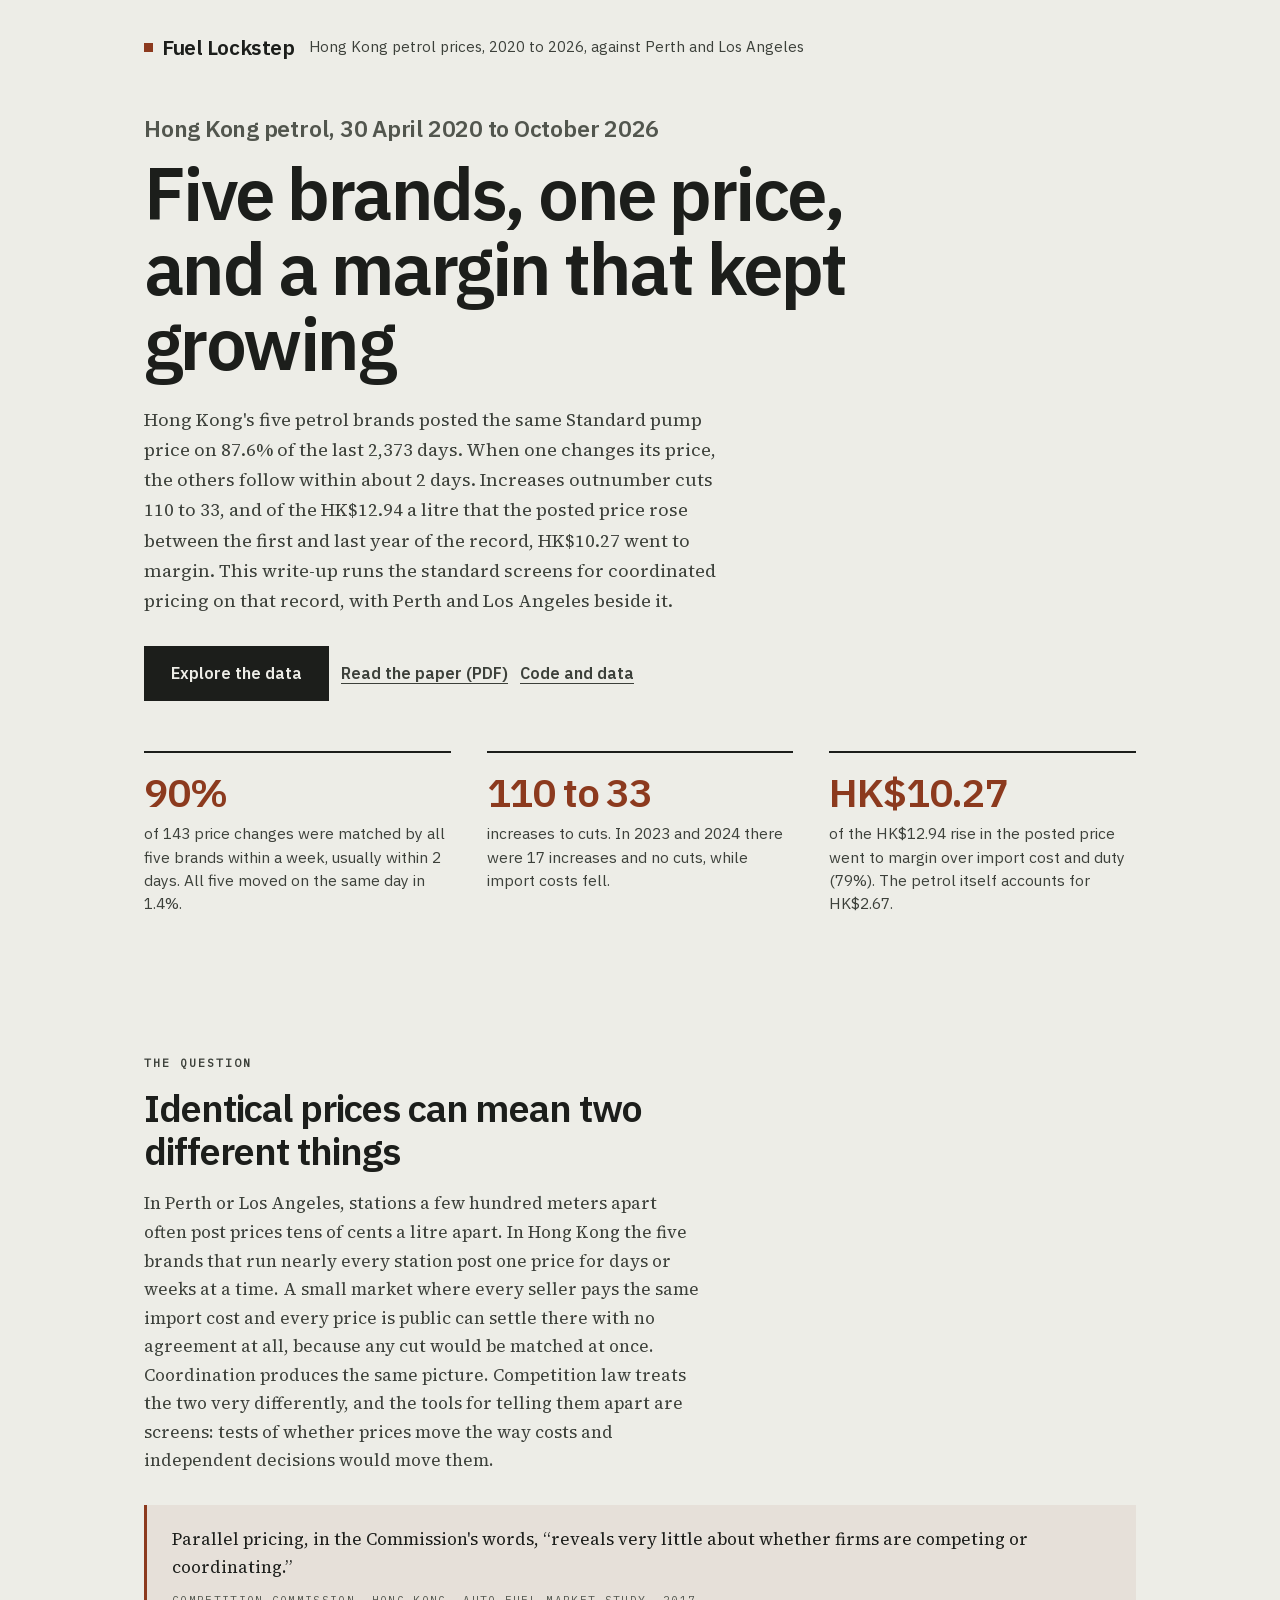
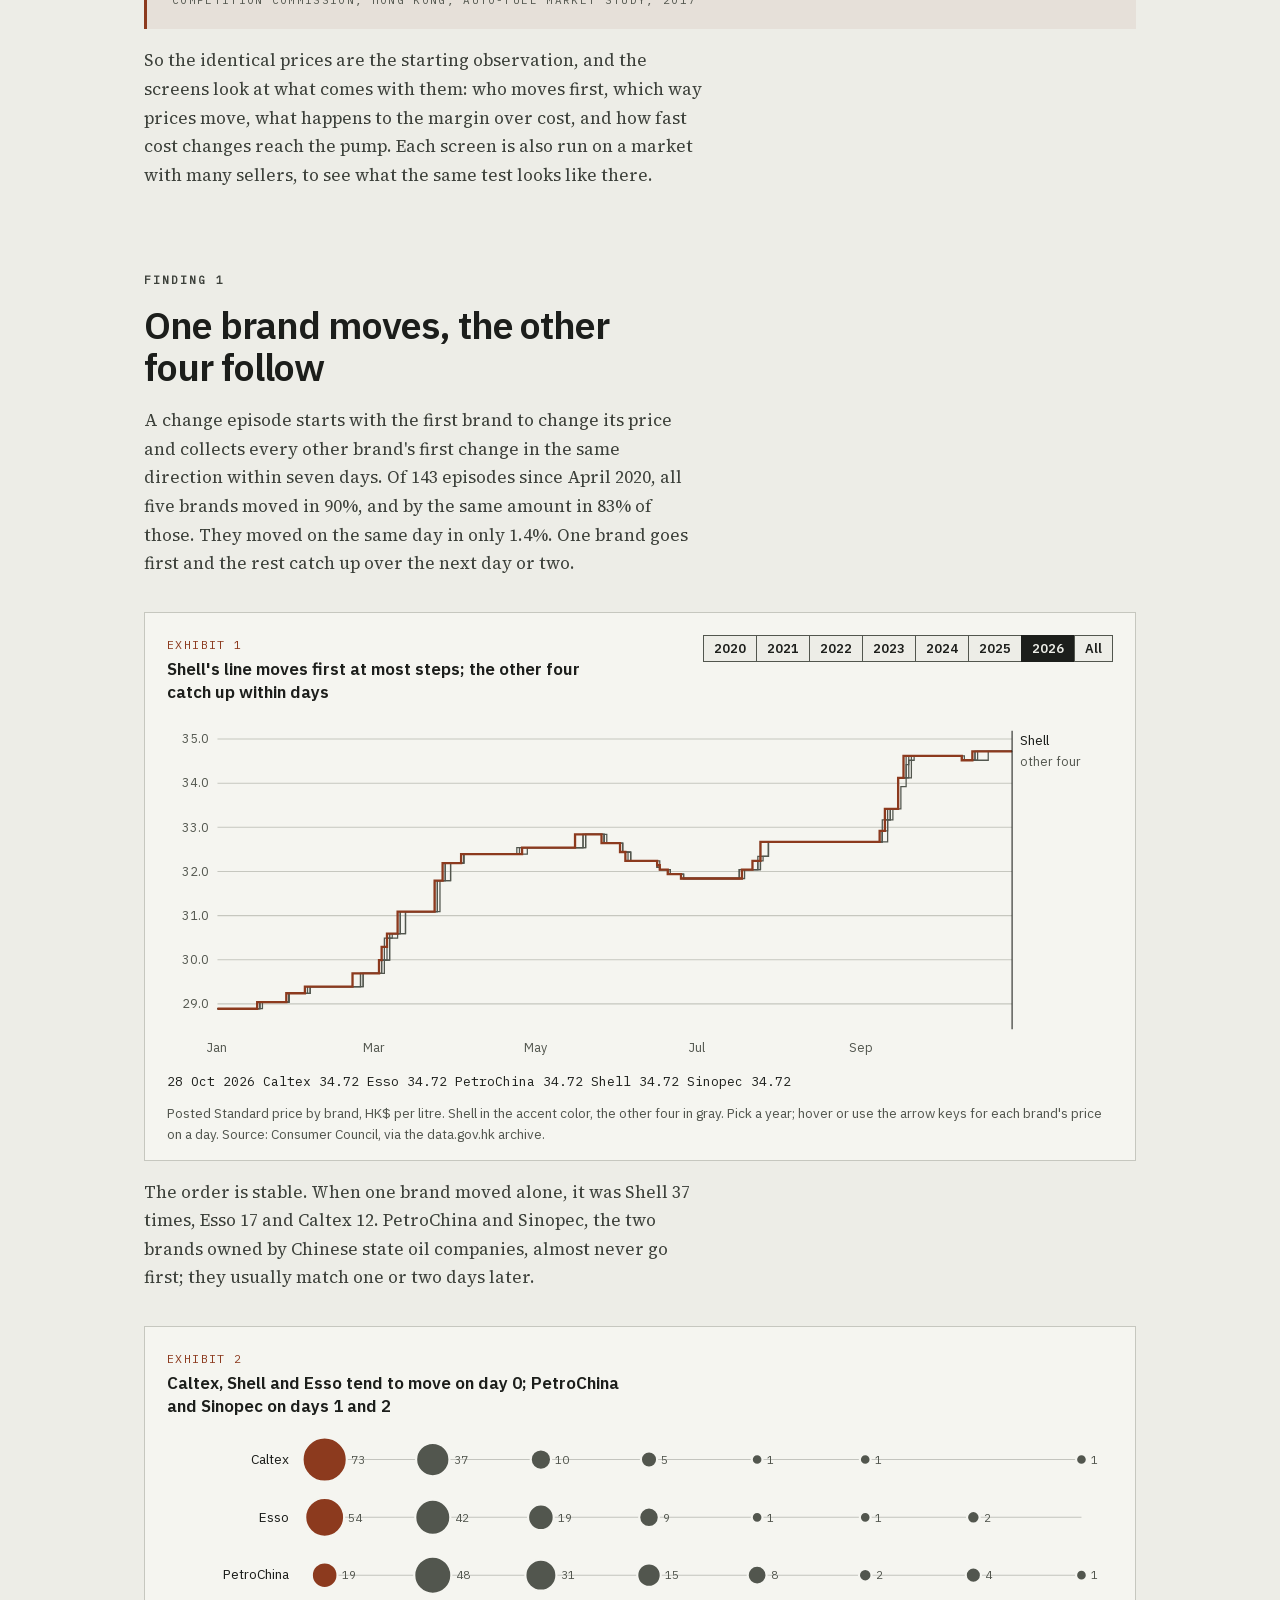
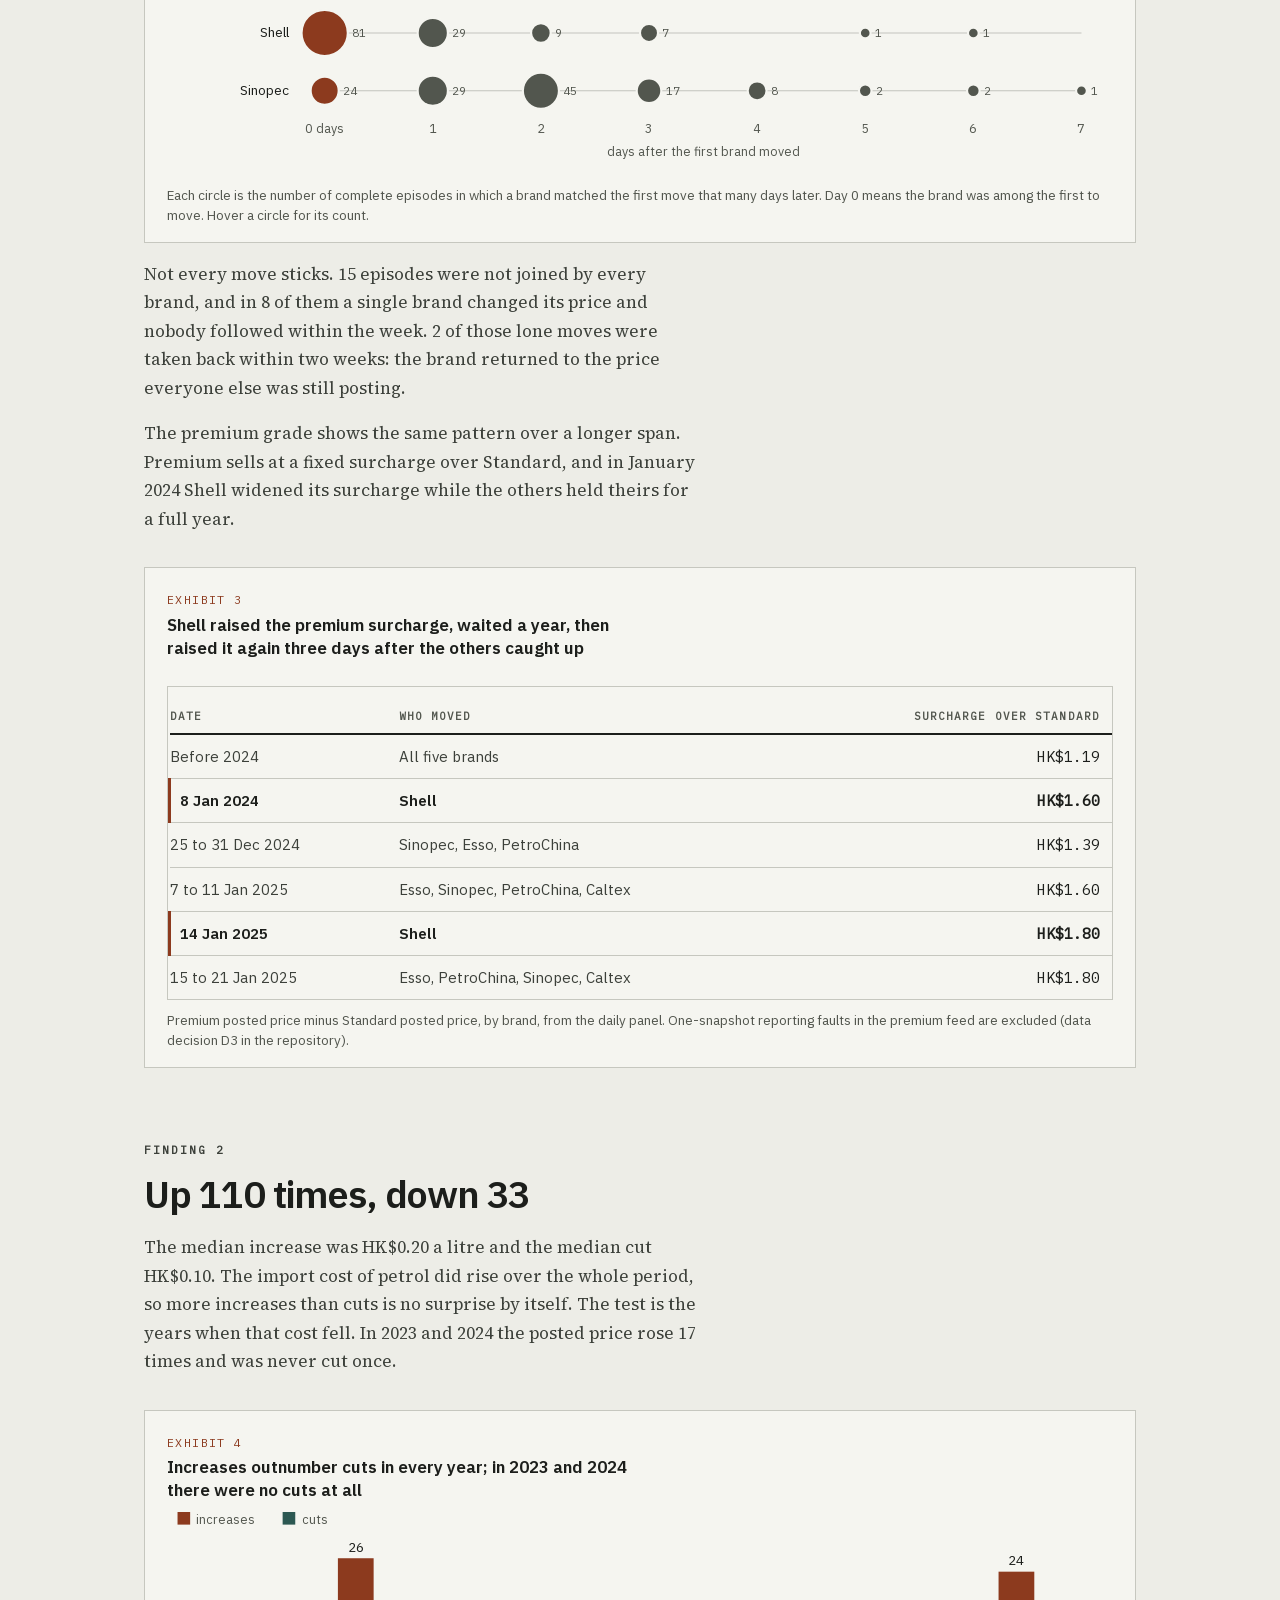
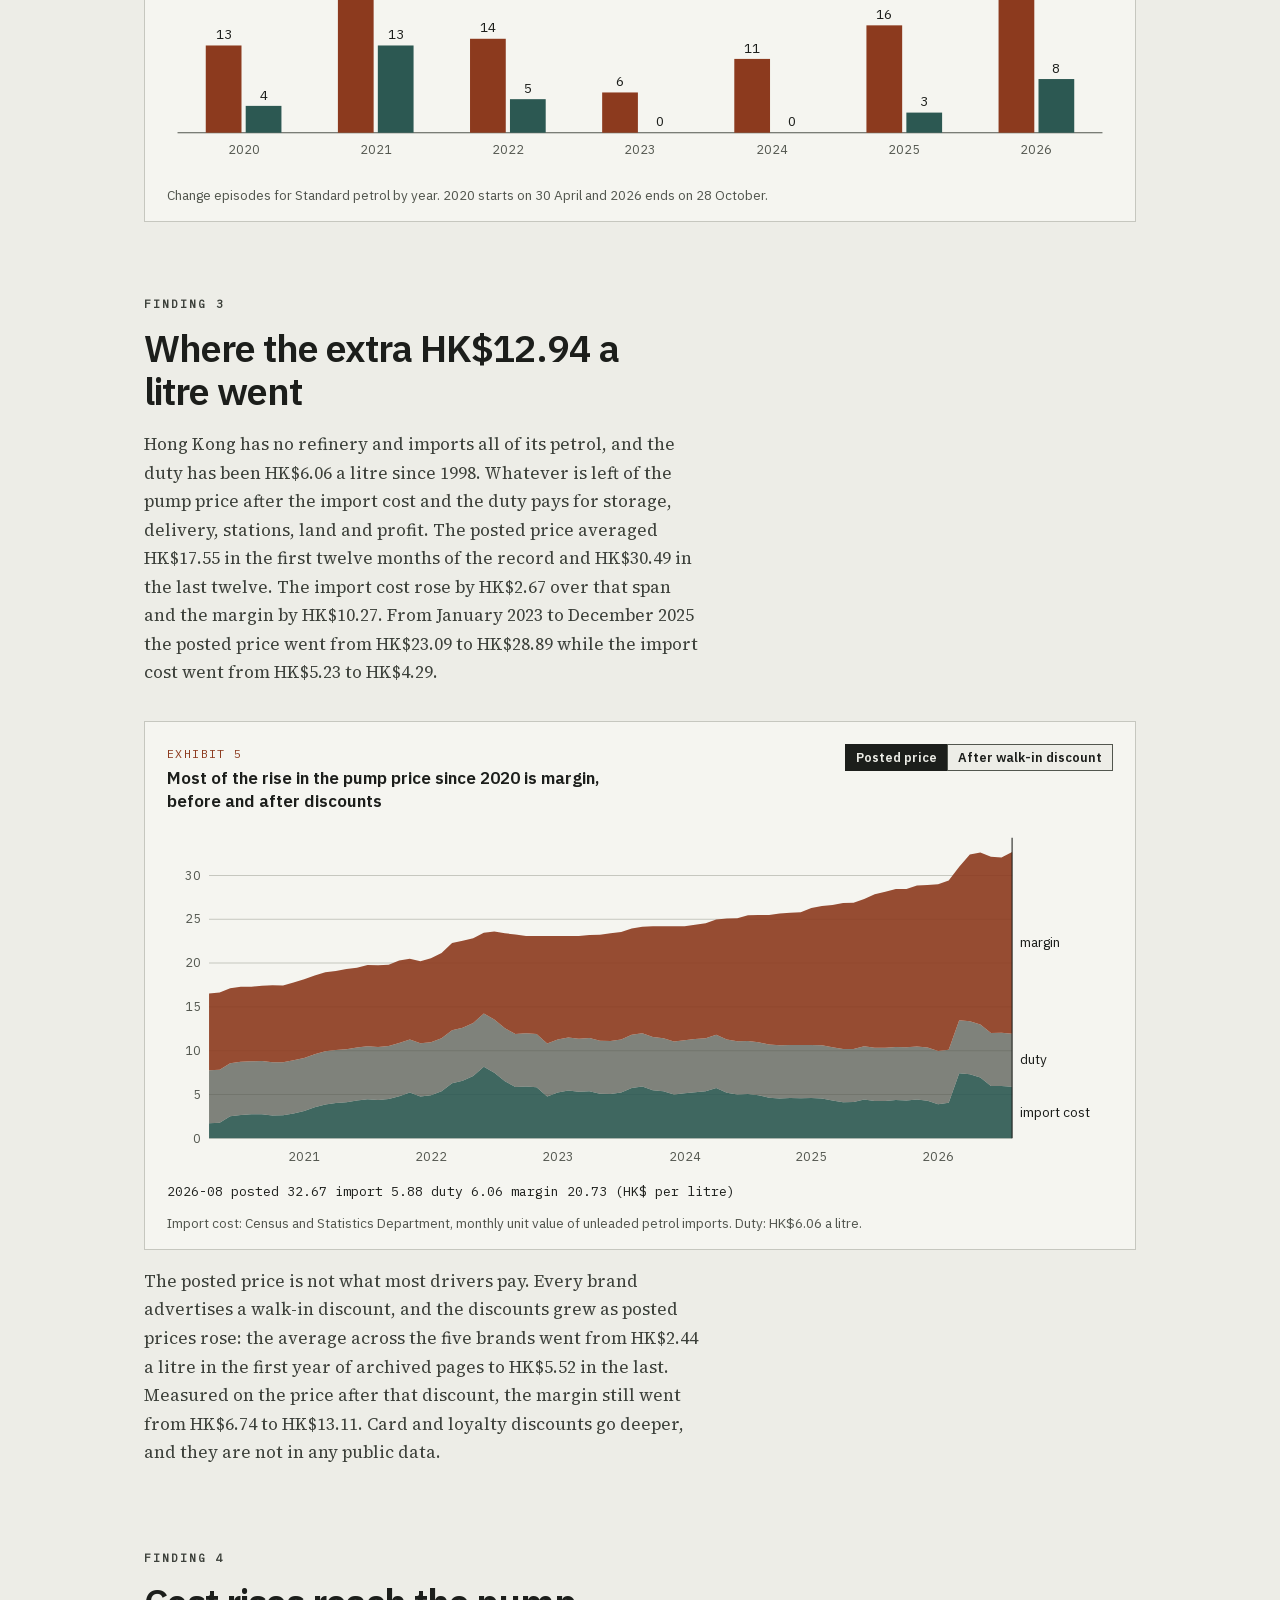
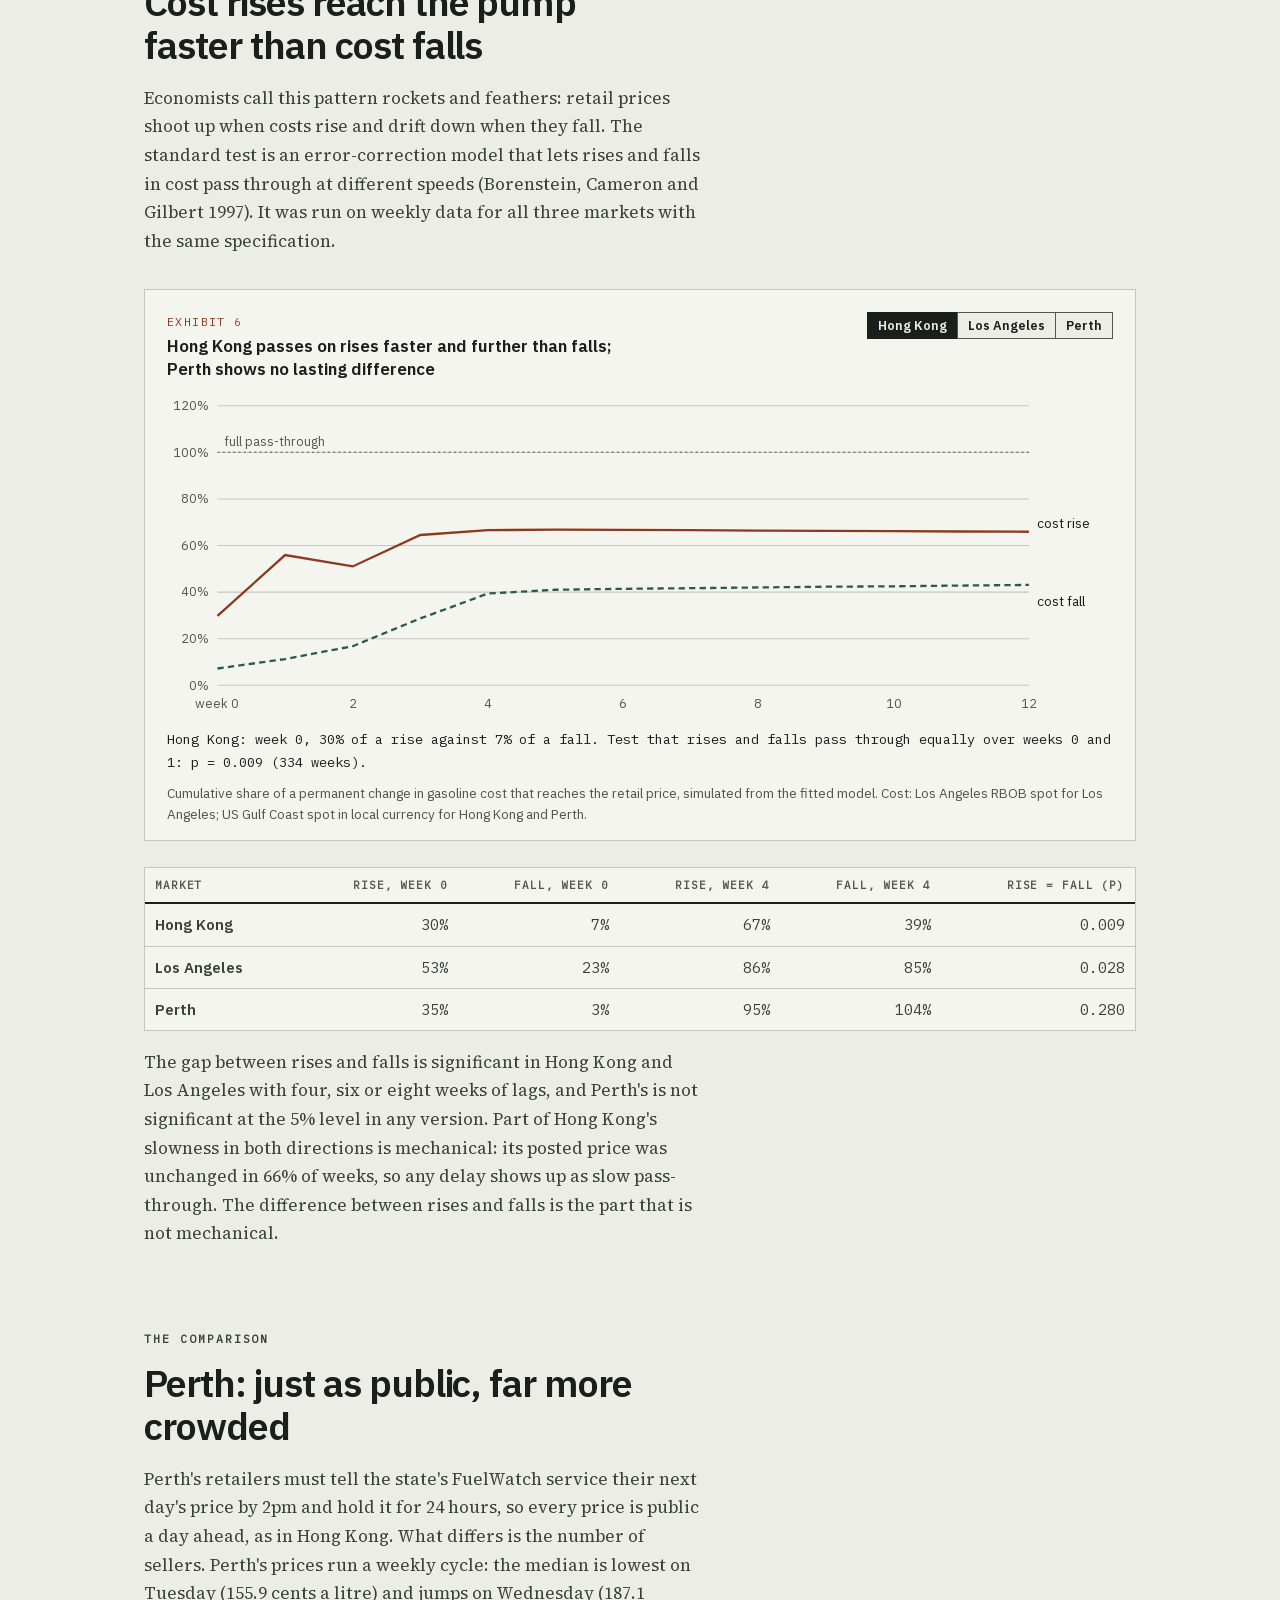
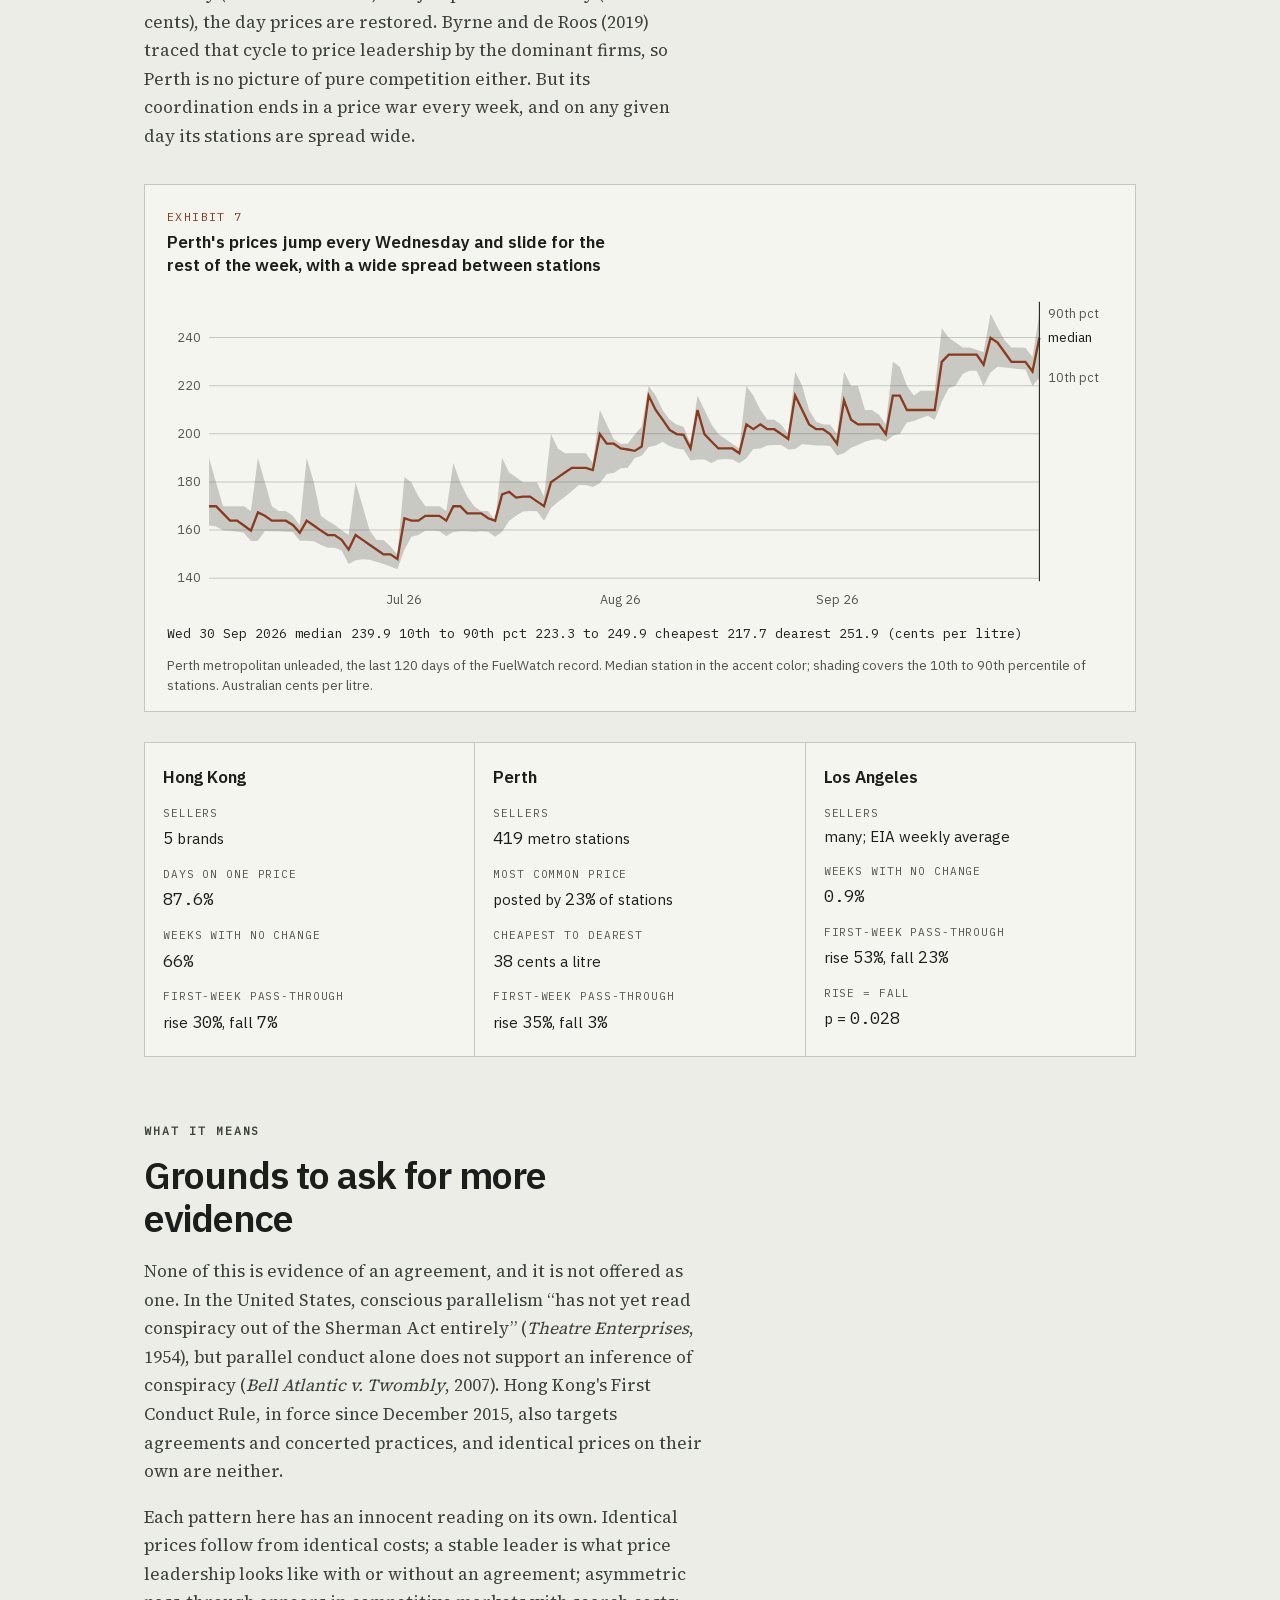
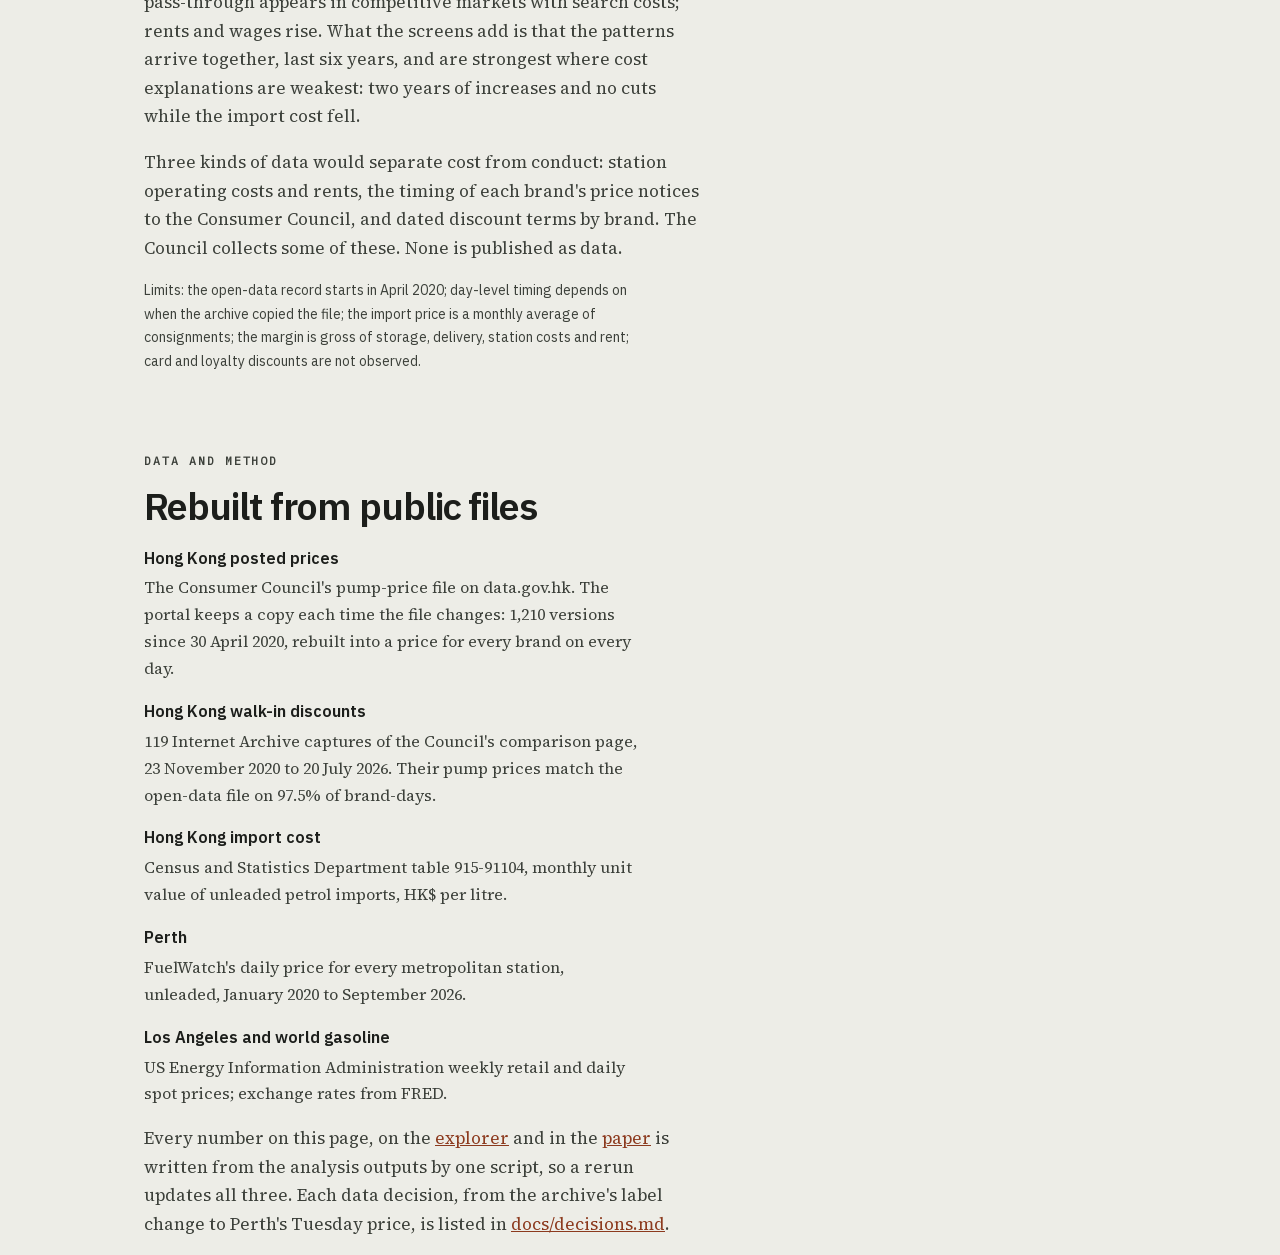
==== commit a57cd8aa: "Rewrite the write-up around seven interactive exhibits and fix three claims The write-up now draws i" ====
--- a/overview/index.html
+++ b/overview/index.html
@@ -4,10 +4,10 @@
 <meta charset="utf-8" />
 <meta name="viewport" content="width=device-width, initial-scale=1, viewport-fit=cover" />
 <title>Lockstep at the pump: six years of parallel petrol pricing in Hong Kong</title>
-<meta name="description" content="Hong Kong's five petrol brands posted the same Standard price on 87.6% of days from April 2020 to October 2026. Prices rose 110 times and fell 33, and the margin over import cost and duty roughly doubled. Perth and Los Angeles for comparison." />
+<meta name="description" content="Hong Kong's five petrol brands posted the same Standard price on 87.6% of days from April 2020 to October 2026. Prices rose 110 times and fell 33, and HK$10.27 of the HK$12.94 rise in the posted price went to margin. Perth and Los Angeles for comparison." />
 <meta name="theme-color" content="#EDEDE7" />
 <meta property="og:title" content="Lockstep at the pump" />
-<meta property="og:description" content="Six years of Hong Kong petrol prices, brand by brand, screened against costs and against Perth and Los Angeles." />
+<meta property="og:description" content="Six years of Hong Kong petrol prices, brand by brand, screened against import costs and against Perth and Los Angeles." />
 <meta property="og:type" content="article" />
 <meta property="og:url" content="https://lyhjeremy.github.io/fuel-lockstep/overview/" />
 <link href="" rel="stylesheet" />
@@ -212,48 +212,88 @@
   }
 
 
-  .board-note { font-family: var(--mono); font-size: 13px; color: var(--ink2); }
-  .two { display: grid; grid-template-columns: 1fr 1fr; gap: 28px; }
-  @media (max-width: 720px) { .two { grid-template-columns: 1fr; } }
-  .screens td:first-child { font-family: var(--sans); font-weight: 600; }
+  :root { --signal: var(--accent); --signal-2: var(--accent2); --edge: var(--muted); --panel: var(--card); --ink-2: var(--muted); --font-body: var(--sans); --font-mono: var(--mono); }
+  .section { padding: 64px 0 0; }
+  .section > p { max-width: 62ch; color: var(--ink2); }
+  .section h2 { max-width: 22ch; }
+  .exhibit { margin: 34px 0 8px; padding: 22px 22px 16px; background: var(--card); border: 1px solid var(--rule); }
+  .exhibit .chart { margin: 10px 0 0; }
+  .exhibit figcaption { margin-top: 10px; font-family: var(--sans); font-size: 13.5px; color: var(--muted); line-height: 1.5; }
+  .ex-label { font-family: var(--mono); font-size: 11.5px; letter-spacing: .12em; text-transform: uppercase; color: var(--accent); margin: 0 0 4px; }
+  .exhibit .chart-title { font-family: var(--sans); font-weight: 600; font-size: 17px; line-height: 1.35; margin: 0; color: var(--ink); max-width: 46ch; }
+  .exhibit .chart-head { margin-top: 0; align-items: flex-start; }
+  .seg .btn { background: var(--paper); color: var(--ink); border: 1px solid var(--muted); font-family: var(--sans); cursor: pointer; }
+  .seg .btn[aria-pressed="true"] { background: var(--ink); color: var(--paper); border-color: var(--ink); }
+  .timeline { width: 100%; border-collapse: collapse; font-family: var(--sans); font-size: 15px; margin-top: 12px; }
+  .timeline th { font-family: var(--mono); font-size: 11px; letter-spacing: .1em; text-transform: uppercase; color: var(--muted); text-align: left; padding: 8px 12px 8px 0; border-bottom: 2px solid var(--ink); font-weight: 600; }
+  .timeline td { padding: 9px 12px 9px 0; border-bottom: 1px solid var(--rule); vertical-align: top; color: var(--ink2); }
+  .timeline .num { font-family: var(--mono); text-align: right; white-space: nowrap; }
+  .timeline td.num { color: var(--ink); }
+  .timeline tr.lead td { color: var(--ink); font-weight: 600; }
+  .timeline tr.lead td:first-child { border-left: 3px solid var(--accent); padding-left: 9px; }
+  .markets { display: grid; grid-template-columns: repeat(3, minmax(0, 1fr)); gap: 1px; background: var(--rule); border: 1px solid var(--rule); margin-top: 30px; }
+  .market { background: var(--card); padding: 20px 18px; }
+  .market h3 { font-family: var(--sans); font-size: 17px; margin: 0 0 4px; }
+  .market dl { margin: 0; }
+  .market dt { font-family: var(--mono); font-size: 11px; letter-spacing: .08em; text-transform: uppercase; color: var(--muted); margin-top: 12px; }
+  .market dd { margin: 2px 0 0; font-family: var(--sans); font-size: 15px; color: var(--ink); }
+  .market dd b { font-family: var(--mono); font-weight: 400; font-size: 17px; }
+  @media (max-width: 760px) { .markets { grid-template-columns: 1fr; } .exhibit { padding: 16px 12px 12px; } }
+  .pt-table { width: 100%; border-collapse: collapse; font-family: var(--sans); font-size: 15px; }
+  .pt-table th, .pt-table td { padding: 8px 10px; text-align: right; border-bottom: 1px solid var(--rule); }
+  .pt-table th { font-family: var(--mono); font-size: 11px; letter-spacing: .08em; text-transform: uppercase; color: var(--muted); font-weight: 600; border-bottom: 2px solid var(--ink); }
+  .pt-table th:first-child, .pt-table td:first-child { text-align: left; }
+  .pt-table td { font-family: var(--mono); }
+  .pt-table td:first-child { font-family: var(--sans); font-weight: 600; }
+  .sources dt { font-family: var(--sans); font-weight: 600; font-size: 16px; color: var(--ink); margin-top: 16px; }
+  .sources dd { margin: 3px 0 0; font-size: 16px; color: var(--ink2); max-width: 62ch; }
+  .endnote { font-family: var(--sans); font-size: 14px; color: var(--muted); }
+  @media (min-width: 760px) { .claims { grid-template-columns: repeat(3, minmax(0, 1fr)); gap: 0 36px; } .claim:nth-child(3) { border-top: 2px solid var(--ink); } }
 </style>
 </head>
 <body>
+<link rel="stylesheet" href="../assets/charts.css">
+
 <div class="wrap">
   <header class="masthead">
     <div class="logo"><span class="dot" aria-hidden="true"></span>Fuel Lockstep</div>
-    <div class="tagline">Hong Kong petrol prices, 2020 to 2026, against Los Angeles and Perth</div>
+    <div class="tagline">Hong Kong petrol prices, 2020 to 2026, against Perth and Los Angeles</div>
   </header>
 
   <section class="hero">
-    <p class="kicker">2,373 days, five brands, 143 price changes</p>
-    <h1>One brand moves, four follow, and the price mostly goes up</h1>
+    <p class="kicker">Hong Kong petrol, 30 April 2020 to October 2026</p>
+    <h1>Five brands, one price, and a margin that kept growing</h1>
     <p class="hero-sub">
       Hong Kong's five petrol brands posted the same Standard pump price on
-      87.6% of days from 30 April 2020 to October 2026. Of
-      143 changes, 110 were increases. Over the same
-      years the margin left after import cost and duty roughly doubled.
+      87.6% of the last 2,373 days. When one changes its price,
+      the others follow within about 2 days. Increases outnumber cuts
+      110 to 33, and of the HK$12.94 a litre
+      that the posted price rose between the first and last year of the record,
+      HK$10.27 went to margin. This write-up runs the standard screens
+      for coordinated pricing on that record, with Perth and Los Angeles beside it.
     </p>
     <div class="cta-row">
       <a class="btn btn-primary" href="../">Explore the data</a>
       <a class="textlink" href="../paper/fuel-lockstep.pdf">Read the paper (PDF)</a>
-      <a class="textlink" href="https://github.com/lyhjeremy/fuel-lockstep">Code and data on GitHub</a>
+      <a class="textlink" href="https://github.com/lyhjeremy/fuel-lockstep">Code and data</a>
     </div>
     <div class="claims">
       <div class="claim">
         <div class="n">90%</div>
-        <p>of price changes were matched by all five brands within a week, usually
-           within 2 days. All five moved on the same day in 1.4%.</p>
+        <p>of 143 price changes were matched by all five brands within a
+           week, usually within 2 days. All five moved on the same day
+           in 1.4%.</p>
       </div>
       <div class="claim">
         <div class="n">110 to 33</div>
         <p>increases to cuts. In 2023 and 2024 there were 17
-           increases and no cuts while import costs fell.</p>
+           increases and no cuts, while import costs fell.</p>
       </div>
       <div class="claim">
-        <div class="n">HK$8.76 to 19.03</div>
-        <p>margin per litre over import cost and duty, first year against last.
-           After walk-in discounts: HK$6.74 to 13.11.</p>
+        <div class="n">HK$10.27</div>
+        <p>of the HK$12.94 rise in the posted price went to margin over
+           import cost and duty (79%). The petrol itself
+           accounts for HK$2.67.</p>
       </div>
     </div>
   </section>
@@ -261,163 +301,332 @@
 
 <div class="wrap">
 
-  <section>
+  <section class="section" aria-labelledby="q">
     <p class="eyebrow">The question</p>
-    <h2>Same price everywhere: competition or coordination?</h2>
-    <p>
-      In Los Angeles or Perth, stations a few hundred meters apart often post
+    <h2 id="q">Identical prices can mean two different things</h2>
+    <p>
+      In Perth or Los Angeles, stations a few hundred meters apart often post
       prices tens of cents a litre apart. In Hong Kong the five brands that run
-      nearly every station post one price for days or weeks, then change it
-      within a day or two of each other. A small market with the same import
-      costs and fully public prices can produce that with no agreement at all.
-      So can coordination. Competition law treats the two differently, and the
-      tools for telling them apart are screens: tests of whether prices behave
-      the way costs and independent decisions would make them behave.
-    </p>
-    <p>
-      This project runs those screens on every posted price change since April
-      2020 and puts two markets beside Hong Kong: Los Angeles, with many sellers
-      and weekly federal price data, and Perth, where every station's price is
-      public a day ahead.
-    </p>
-  </section>
-
-  <section>
-    <p class="eyebrow">Data</p>
-    <h2>Six years of snapshots, rebuilt</h2>
-    <p>
-      The Consumer Council publishes each brand's posted price as a small file on
-      data.gov.hk, and the portal keeps a copy every time the file changes: 1,210
-      versions since 30 April 2020. Rebuilt day by day, they give each brand's
-      price on every day. Walk-in discounts are not in that file, so they come
-      from 119 Internet Archive captures of the Council's comparison page;
-      on those days its pump prices match the open-data file for 97.5% of rows.
-      Hong Kong's import cost is the Census and Statistics Department's monthly
-      unit value of unleaded petrol imports. Perth is FuelWatch's daily price
-      for every metropolitan station; Los Angeles is the EIA's weekly retail and
-      daily spot series.
-    </p>
-  </section>
-
-  <section>
+      nearly every station post one price for days or weeks at a time. A small
+      market where every seller pays the same import cost and every price is
+      public can settle there with no agreement at all, because any cut would be
+      matched at once. Coordination produces the same picture. Competition law
+      treats the two very differently, and the tools for telling them apart are
+      screens: tests of whether prices move the way costs and independent
+      decisions would move them.
+    </p>
+    <blockquote class="pull">
+      <p>Parallel pricing, in the Commission's words, &ldquo;reveals very little
+         about whether firms are competing or coordinating.&rdquo;</p>
+      <p class="who">Competition Commission, Hong Kong, auto-fuel market study, 2017</p>
+    </blockquote>
+    <p>
+      So the identical prices are the starting observation, and the screens look
+      at what comes with them: who moves first, which way prices move, what
+      happens to the margin over cost, and how fast cost changes reach the pump.
+      Each screen is also run on a market with many sellers, to see what the
+      same test looks like there.
+    </p>
+  </section>
+
+  <section class="section" aria-labelledby="f1">
     <p class="eyebrow">Finding 1</p>
-    <h2>A fixed order of leaders and followers</h2>
-    <figure>
-      <img width="1293" height="554" src="../paper/figures/ex2_hk_steps.png" alt="Step chart of the five brands' posted Standard prices from February to May 2026. Shell's line moves first at most steps and the other four follow within a few days.">
-      <figcaption>Posted Standard price by brand, February to May 2026. Shell in oxide.</figcaption>
+    <h2 id="f1">One brand moves, the other four follow</h2>
+    <p>
+      A change episode starts with the first brand to change its price and
+      collects every other brand's first change in the same direction within
+      seven days. Of 143 episodes since April 2020, all five brands
+      moved in 90%, and by the same amount in 83%
+      of those. They moved on the same day in only 1.4%. One brand
+      goes first and the rest catch up over the next day or two.
+    </p>
+
+    <figure class="exhibit">
+      <div class="chart-head">
+        <div>
+          <p class="ex-label">Exhibit 1</p>
+          <p class="chart-title">Shell's line moves first at most steps; the other four catch up within days</p>
+        </div>
+        <div class="seg" role="group" aria-label="Year" id="year-seg"></div>
+      </div>
+      <div class="chart">
+        <svg id="steps" viewBox="0 0 900 340" role="img" aria-labelledby="steps-t" tabindex="0"><title id="steps-t">Posted Standard price by brand, daily. Use the left and right arrow keys to move the readout.</title></svg>
+        <div class="readout mono" id="steps-read" aria-live="polite"></div>
+      </div>
+      <figcaption>Posted Standard price by brand, HK$ per litre. Shell in the accent color, the other four in gray. Pick a year; hover or use the arrow keys for each brand's price on a day. Source: Consumer Council, via the data.gov.hk archive.</figcaption>
     </figure>
-    <p>
-      An episode starts with the first brand to change price and collects every
-      other brand's first change in the same direction within seven days. In
-      90% of the 143 episodes all five moved, by the same
-      amount in 83% of those. When one brand moved alone it was
-      Shell 37 times, Esso 17 and Caltex 12;
-      PetroChina and Sinopec almost never went first. The premium grade shows the
-      same habit over a longer span: Shell raised its premium surcharge from
-      HK$1.19 to HK$1.60 in January 2024, the others matched it in January 2025,
-      Shell then went to HK$1.80, and all four matched within a week.
-    </p>
-  </section>
-
-  <section>
+
+    <p>
+      The order is stable. When one brand moved alone, it was Shell
+      37 times, Esso 17 and Caltex 12.
+      PetroChina and Sinopec, the two brands owned by Chinese state oil
+      companies, almost never go first; they usually match one or two days later.
+    </p>
+
+    <figure class="exhibit">
+      <p class="ex-label">Exhibit 2</p>
+      <p class="chart-title">Caltex, Shell and Esso tend to move on day 0; PetroChina and Sinopec on days 1 and 2</p>
+      <div class="chart">
+        <svg id="lags" viewBox="0 0 900 330" role="img" aria-labelledby="lags-t"><title id="lags-t">Count of complete change episodes by brand and by days after the first move</title></svg>
+      </div>
+      <figcaption>Each circle is the number of complete episodes in which a brand matched the first move that many days later. Day 0 means the brand was among the first to move. Hover a circle for its count.</figcaption>
+    </figure>
+
+    <p>
+      Not every move sticks. 15 episodes were not joined by every
+      brand, and in 8 of them a single brand changed its price and
+      nobody followed within the week. 2 of those lone moves were
+      taken back within two weeks: the brand returned to the price everyone else
+      was still posting.
+    </p>
+    <p>
+      The premium grade shows the same pattern over a longer span. Premium sells
+      at a fixed surcharge over Standard, and in January 2024 Shell widened its
+      surcharge while the others held theirs for a full year.
+    </p>
+
+    <figure class="exhibit">
+      <p class="ex-label">Exhibit 3</p>
+      <p class="chart-title">Shell raised the premium surcharge, waited a year, then raised it again three days after the others caught up</p>
+      <div class="tablewrap">
+        <table class="timeline">
+          <thead><tr><th>Date</th><th>Who moved</th><th class="num">Surcharge over Standard</th></tr></thead>
+          <tbody>
+            <tr><td>Before 2024</td><td>All five brands</td><td class="num">HK$1.19</td></tr>
+            <tr class="lead"><td>8 Jan 2024</td><td>Shell</td><td class="num">HK$1.60</td></tr>
+            <tr><td>25 to 31 Dec 2024</td><td>Sinopec, Esso, PetroChina</td><td class="num">HK$1.39</td></tr>
+            <tr><td>7 to 11 Jan 2025</td><td>Esso, Sinopec, PetroChina, Caltex</td><td class="num">HK$1.60</td></tr>
+            <tr class="lead"><td>14 Jan 2025</td><td>Shell</td><td class="num">HK$1.80</td></tr>
+            <tr><td>15 to 21 Jan 2025</td><td>Esso, PetroChina, Sinopec, Caltex</td><td class="num">HK$1.80</td></tr>
+          </tbody>
+        </table>
+      </div>
+      <figcaption>Premium posted price minus Standard posted price, by brand, from the daily panel. One-snapshot reporting faults in the premium feed are excluded (data decision D3 in the repository).</figcaption>
+    </figure>
+  </section>
+
+  <section class="section" aria-labelledby="f2">
     <p class="eyebrow">Finding 2</p>
-    <h2>The margin doubled while the product did not</h2>
-    <figure>
-      <img width="1479" height="585" src="../paper/figures/ex1_hk_decomposition.png" alt="Stacked area chart of the monthly posted Standard price split into import cost, the HK$6.06 duty and the remaining margin, April 2020 to August 2026. The margin layer grows from about 9 to about 20 HK dollars a litre.">
-      <figcaption>Monthly posted Standard price split into import cost, duty and the rest.</figcaption>
+    <h2 id="f2">Up 110 times, down 33</h2>
+    <p>
+      The median increase was HK$0.20 a litre and the median cut
+      HK$0.10. The import cost of petrol did rise over the whole
+      period, so more increases than cuts is no surprise by itself. The test is
+      the years when that cost fell. In 2023 and 2024 the posted price rose
+      17 times and was never cut once.
+    </p>
+    <figure class="exhibit">
+      <p class="ex-label">Exhibit 4</p>
+      <p class="chart-title">Increases outnumber cuts in every year; in 2023 and 2024 there were no cuts at all</p>
+      <div class="chart">
+        <svg id="years" viewBox="0 0 900 250" role="img" aria-labelledby="years-t"><title id="years-t">Price increases and cuts for Standard petrol by year</title></svg>
+      </div>
+      <figcaption>Change episodes for Standard petrol by year. 2020 starts on 30 April and 2026 ends on 28 October.</figcaption>
     </figure>
-    <p>
-      The posted price averaged HK$17.55 a litre in the first twelve
-      months and HK$30.49 in the last twelve; the import cost went from
-      HK$2.73 to HK$5.40. From January 2023 to December 2025
-      the posted price rose from HK$23.09 to HK$28.89 while
-      the import cost fell from HK$5.23 to HK$4.29.
-      Walk-in discounts grew too, from an average of HK$2.44 to
-      HK$5.52, but the margin on the price after that discount still
-      went from HK$6.74 to HK$13.11.
-    </p>
-    <figure>
-      <img width="1335" height="585" src="../paper/figures/ex4_hk_discounts.png" alt="Line chart of the posted Standard price and the cheapest net price after walk-in discounts on archived days from November 2020 to July 2026. Both rise; the gap between them widens.">
-      <figcaption>Posted price and the range of net prices after each brand's walk-in discount.</figcaption>
+  </section>
+
+  <section class="section" aria-labelledby="f3">
+    <p class="eyebrow">Finding 3</p>
+    <h2 id="f3">Where the extra HK$12.94 a litre went</h2>
+    <p>
+      Hong Kong has no refinery and imports all of its petrol, and the duty has
+      been HK$6.06 a litre since 1998. Whatever is left of the pump price after
+      the import cost and the duty pays for storage, delivery, stations, land
+      and profit. The posted price averaged HK$17.55 in the first twelve
+      months of the record and HK$30.49 in the last twelve. The import
+      cost rose by HK$2.67 over that span and the margin by
+      HK$10.27. From January 2023 to December 2025 the posted price went
+      from HK$23.09 to HK$28.89 while the import cost went
+      from HK$5.23 to HK$4.29.
+    </p>
+    <figure class="exhibit">
+      <div class="chart-head">
+        <div>
+          <p class="ex-label">Exhibit 5</p>
+          <p class="chart-title">Most of the rise in the pump price since 2020 is margin, before and after discounts</p>
+        </div>
+        <div class="seg" role="group" aria-label="Price shown" id="margin-seg">
+          <button class="btn seg-b" aria-pressed="true" data-mode="posted">Posted price</button>
+          <button class="btn seg-b" aria-pressed="false" data-mode="net">After walk-in discount</button>
+        </div>
+      </div>
+      <div class="chart">
+        <svg id="margin" viewBox="0 0 900 340" role="img" aria-labelledby="margin-t" tabindex="0"><title id="margin-t">Monthly posted Standard price split into import cost, duty and margin. Use the left and right arrow keys to move the readout.</title></svg>
+        <div class="readout mono" id="margin-read" aria-live="polite"></div>
+      </div>
+      <figcaption id="margin-cap">Import cost: Census and Statistics Department, monthly unit value of unleaded petrol imports. Duty: HK$6.06 a litre.</figcaption>
     </figure>
-  </section>
-
-  <section>
-    <p class="eyebrow">Finding 3</p>
-    <h2>Rockets and feathers, three ways</h2>
-    <figure>
-      <img width="1287" height="484" src="../paper/figures/ex5_passthrough.png" alt="Three small charts of the share of a cost change passed to retail prices over twelve weeks. Hong Kong passes rises through faster and further than falls; Los Angeles shows a smaller gap that closes within weeks; Perth shows no lasting gap.">
-      <figcaption>Response to a permanent change in gasoline cost. Error-correction model on weekly data.</figcaption>
+    <p>
+      The posted price is not what most drivers pay. Every brand advertises a
+      walk-in discount, and the discounts grew as posted prices rose: the
+      average across the five brands went from HK$2.44 a litre in the
+      first year of archived pages to HK$5.52 in the last. Measured on
+      the price after that discount, the margin still went from
+      HK$6.74 to HK$13.11. Card and loyalty discounts go
+      deeper, and they are not in any public data.
+    </p>
+  </section>
+
+  <section class="section" aria-labelledby="f4">
+    <p class="eyebrow">Finding 4</p>
+    <h2 id="f4">Cost rises reach the pump faster than cost falls</h2>
+    <p>
+      Economists call this pattern rockets and feathers: retail prices shoot up
+      when costs rise and drift down when they fall. The standard test is an
+      error-correction model that lets rises and falls in cost pass through at
+      different speeds (Borenstein, Cameron and Gilbert 1997). It was run on
+      weekly data for all three markets with the same specification.
+    </p>
+    <figure class="exhibit">
+      <div class="chart-head">
+        <div>
+          <p class="ex-label">Exhibit 6</p>
+          <p class="chart-title">Hong Kong passes on rises faster and further than falls; Perth shows no lasting difference</p>
+        </div>
+        <div class="seg" role="group" aria-label="Market" id="pt-seg"></div>
+      </div>
+      <div class="chart">
+        <svg id="pt" viewBox="0 0 900 320" role="img" aria-labelledby="pt-t"><title id="pt-t">Share of a permanent cost change passed to the retail price over twelve weeks</title></svg>
+        <p class="pt-stat mono" id="pt-stat"></p>
+      </div>
+      <figcaption>Cumulative share of a permanent change in gasoline cost that reaches the retail price, simulated from the fitted model. Cost: Los Angeles RBOB spot for Los Angeles; US Gulf Coast spot in local currency for Hong Kong and Perth.</figcaption>
     </figure>
-    <div class="tablewrap"><table class="screens">
-      <thead><tr><th>Market</th><th>Rise, week 0</th><th>Fall, week 0</th><th>Rise, week 4</th><th>Fall, week 4</th><th>Equal? (p)</th></tr></thead>
-      <tbody>
-        <tr><td>Hong Kong</td><td>30%</td><td>7%</td><td>67%</td><td>39%</td><td>0.009</td></tr>
-        <tr><td>Los Angeles</td><td>53%</td><td>23%</td><td>86%</td><td>85%</td><td>0.028</td></tr>
-        <tr><td>Perth</td><td>35%</td><td>3%</td><td>95%</td><td>104%</td><td>0.280</td></tr>
-      </tbody>
-    </table></div>
-    <p>
-      The asymmetry in Hong Kong and Los Angeles holds with six and eight lags;
-      Perth's is not significant in any version. Part of Hong Kong's slowness is
-      mechanical, since its posted price changed in only 66% of
-      weeks. The lean toward rises is the part that is not.
-    </p>
-  </section>
-
-  <section>
+    <div class="tablewrap">
+      <table class="pt-table">
+        <thead><tr><th>Market</th><th>Rise, week 0</th><th>Fall, week 0</th><th>Rise, week 4</th><th>Fall, week 4</th><th>Rise = fall (p)</th></tr></thead>
+        <tbody>
+          <tr><td>Hong Kong</td><td>30%</td><td>7%</td><td>67%</td><td>39%</td><td>0.009</td></tr>
+          <tr><td>Los Angeles</td><td>53%</td><td>23%</td><td>86%</td><td>85%</td><td>0.028</td></tr>
+          <tr><td>Perth</td><td>35%</td><td>3%</td><td>95%</td><td>104%</td><td>0.280</td></tr>
+        </tbody>
+      </table>
+    </div>
+    <p>
+      The gap between rises and falls is significant in Hong Kong and Los
+      Angeles with four, six or eight weeks of lags, and Perth's is not
+      significant at the 5% level in any version. Part of Hong Kong's slowness
+      in both directions is mechanical: its posted price was unchanged in
+      66% of weeks, so any delay shows up as slow pass-through.
+      The difference between rises and falls is the part that is not mechanical.
+    </p>
+  </section>
+
+  <section class="section" aria-labelledby="f5">
     <p class="eyebrow">The comparison</p>
-    <h2>Perth: just as public, far more crowded</h2>
-    <figure>
-      <img width="1261" height="554" src="../paper/figures/ex6_perth_cycle.png" alt="Daily median and 10th to 90th percentile of Perth metropolitan unleaded prices from June to August 2025, showing a sharp rise every Wednesday followed by a slide over the week.">
-      <figcaption>Perth unleaded, every metropolitan station, June to August 2025.</figcaption>
+    <h2 id="f5">Perth: just as public, far more crowded</h2>
+    <p>
+      Perth's retailers must tell the state's FuelWatch service their next
+      day's price by 2pm and hold it for 24 hours, so every price is public a
+      day ahead, as in Hong Kong. What differs is the number of sellers. Perth's
+      prices run a weekly cycle: the median is lowest on Tuesday (155.9
+      cents a litre) and jumps on Wednesday (187.1 cents), the day prices
+      are restored. Byrne and de Roos (2019) traced that cycle to price
+      leadership by the dominant firms, so Perth is no picture of pure
+      competition either. But its coordination ends in a price war every week,
+      and on any given day its stations are spread wide.
+    </p>
+    <figure class="exhibit">
+      <p class="ex-label">Exhibit 7</p>
+      <p class="chart-title">Perth's prices jump every Wednesday and slide for the rest of the week, with a wide spread between stations</p>
+      <div class="chart">
+        <svg id="perth" viewBox="0 0 900 320" role="img" aria-labelledby="perth-t" tabindex="0"><title id="perth-t">Perth daily median and 10th to 90th percentile of station prices. Use the left and right arrow keys to move the readout.</title></svg>
+        <div class="readout mono" id="perth-read" aria-live="polite"></div>
+      </div>
+      <figcaption>Perth metropolitan unleaded, the last 120 days of the FuelWatch record. Median station in the accent color; shading covers the 10th to 90th percentile of stations. Australian cents per litre.</figcaption>
     </figure>
-    <p>
-      Perth's retailers must give FuelWatch the next day's price by 2pm and hold
-      it for 24 hours, so prices are as public as Hong Kong's. On a typical day
-      the cheapest and dearest of its 419 stations are 38
-      cents a litre apart, and the most common price covers 23% of
-      them. The weekly cycle, low on Tuesday and restored on Wednesday, is a form
-      of coordination that Byrne and de Roos (2019) traced to price leadership,
-      but it ends in a price war every week.
-    </p>
-  </section>
-
-  <section>
+
+    <div class="markets">
+      <div class="market">
+        <h3>Hong Kong</h3>
+        <dl>
+          <dt>Sellers</dt><dd><b>5</b> brands</dd>
+          <dt>Days on one price</dt><dd><b>87.6%</b></dd>
+          <dt>Weeks with no change</dt><dd><b>66%</b></dd>
+          <dt>First-week pass-through</dt><dd>rise <b>30%</b>, fall <b>7%</b></dd>
+        </dl>
+      </div>
+      <div class="market">
+        <h3>Perth</h3>
+        <dl>
+          <dt>Sellers</dt><dd><b>419</b> metro stations</dd>
+          <dt>Most common price</dt><dd>posted by <b>23%</b> of stations</dd>
+          <dt>Cheapest to dearest</dt><dd><b>38</b> cents a litre</dd>
+          <dt>First-week pass-through</dt><dd>rise <b>35%</b>, fall <b>3%</b></dd>
+        </dl>
+      </div>
+      <div class="market">
+        <h3>Los Angeles</h3>
+        <dl>
+          <dt>Sellers</dt><dd>many; EIA weekly average</dd>
+          <dt>Weeks with no change</dt><dd><b>0.9%</b></dd>
+          <dt>First-week pass-through</dt><dd>rise <b>53%</b>, fall <b>23%</b></dd>
+          <dt>Rise = fall</dt><dd>p = <b>0.028</b></dd>
+        </dl>
+      </div>
+    </div>
+  </section>
+
+  <section class="section" aria-labelledby="f6">
     <p class="eyebrow">What it means</p>
-    <h2>Grounds to ask for more evidence</h2>
-    <p>
-      None of this is evidence of an agreement. Hong Kong's Competition
-      Commission said in 2017 that follow-the-leader pricing on its own reveals
-      little, and US law asks for more than parallel conduct before inferring a
-      conspiracy. What the screens add is that a stable leader, increases that
-      outnumber cuts three to one, faster pass-through of rises, and a margin
-      that doubled while the product did not all occur together and persist.
-      Station costs and rents, the timing of each brand's price notices, and
-      dated discount terms would separate cost from conduct. None of them is
-      published as data.
-    </p>
-    <p>
-      Limits: the record starts in April 2020; day-level timing depends on when
-      the archive copied the file; the import price is a monthly average; the
-      margin is gross of storage, delivery, station costs and rent; card and
-      loyalty discounts are not observed.
-    </p>
-  </section>
-
-  <section>
-    <p class="eyebrow">Method and code</p>
-    <h2>Reproduce it</h2>
-    <p>
-      Every number on this page and in the paper is written by
-      <code>scripts/export_numbers.py</code> from the analysis outputs. The fetch
-      scripts download every source; <code>scripts/run_all.py</code> runs the
-      screens; <code>docs/decisions.md</code> lists each data decision. The
-      paper is <a href="../paper/fuel-lockstep.pdf">a PDF of 11 pages</a> with the
-      full method and references.
+    <h2 id="f6">Grounds to ask for more evidence</h2>
+    <p>
+      None of this is evidence of an agreement, and it is not offered as one. In
+      the United States, conscious parallelism &ldquo;has not yet read conspiracy
+      out of the Sherman Act entirely&rdquo; (<i>Theatre Enterprises</i>, 1954),
+      but parallel conduct alone does not support an inference of conspiracy
+      (<i>Bell Atlantic v. Twombly</i>, 2007). Hong Kong's First Conduct Rule,
+      in force since December 2015, also targets agreements and concerted
+      practices, and identical prices on their own are neither.
+    </p>
+    <p>
+      Each pattern here has an innocent reading on its own. Identical prices
+      follow from identical costs; a stable leader is what price leadership
+      looks like with or without an agreement; asymmetric pass-through appears
+      in competitive markets with search costs; rents and wages rise. What the
+      screens add is that the patterns arrive together, last six years, and are
+      strongest where cost explanations are weakest: two years of increases and
+      no cuts while the import cost fell.
+    </p>
+    <p>
+      Three kinds of data would separate cost from conduct: station operating
+      costs and rents, the timing of each brand's price notices to the Consumer
+      Council, and dated discount terms by brand. The Council collects some of
+      these. None is published as data.
+    </p>
+    <p class="endnote">
+      Limits: the open-data record starts in April 2020; day-level timing
+      depends on when the archive copied the file; the import price is a
+      monthly average of consignments; the margin is gross of storage,
+      delivery, station costs and rent; card and loyalty discounts are not
+      observed.
+    </p>
+  </section>
+
+  <section class="section" aria-labelledby="f7">
+    <p class="eyebrow">Data and method</p>
+    <h2 id="f7">Rebuilt from public files</h2>
+    <dl class="sources">
+      <dt>Hong Kong posted prices</dt>
+      <dd>The Consumer Council's pump-price file on data.gov.hk. The portal keeps a copy each time the file changes: 1,210 versions since 30 April 2020, rebuilt into a price for every brand on every day.</dd>
+      <dt>Hong Kong walk-in discounts</dt>
+      <dd>119 Internet Archive captures of the Council's comparison page, 23 November 2020 to 20 July 2026. Their pump prices match the open-data file on 97.5% of brand-days.</dd>
+      <dt>Hong Kong import cost</dt>
+      <dd>Census and Statistics Department table 915-91104, monthly unit value of unleaded petrol imports, HK$ per litre.</dd>
+      <dt>Perth</dt>
+      <dd>FuelWatch's daily price for every metropolitan station, unleaded, January 2020 to September 2026.</dd>
+      <dt>Los Angeles and world gasoline</dt>
+      <dd>US Energy Information Administration weekly retail and daily spot prices; exchange rates from FRED.</dd>
+    </dl>
+    <p>
+      Every number on this page, on the <a href="../">explorer</a> and in the
+      <a href="../paper/fuel-lockstep.pdf">paper</a> is written from the analysis
+      outputs by one script, so a rerun updates all three. Each data decision,
+      from the archive's label change to Perth's Tuesday price, is listed in
+      <a href="https://github.com/lyhjeremy/fuel-lockstep/blob/main/docs/decisions.md">docs/decisions.md</a>.
     </p>
   </section>
 
 </div>
+<script src="../assets/app.js"></script>
 </body>
 </html>
--- a/assets/charts.css
+++ b/assets/charts.css
@@ -0,0 +1,30 @@
+/* Chart styles shared by the explorer (index.html) and the write-up (overview/).
+   Each page maps these tokens to its own palette: --signal, --signal-2, --edge, --panel,
+   --rule, --ink, --ink-2, --font-body, --font-mono. */
+.mono{font-family:var(--font-mono)}
+.chart-head{display:flex;flex-wrap:wrap;justify-content:space-between;align-items:flex-end;gap:var(--s1) var(--s2);margin-top:var(--s3)}
+.chart-title{font:600 .95rem/1.4 var(--font-body);margin:0}
+.seg{display:flex;flex-wrap:wrap;gap:0}
+.seg .btn{font-size:.8rem;padding:4px 10px;margin-left:-1px}
+.seg .btn[aria-pressed="true"]{background:var(--ink);color:var(--paper);border-color:var(--ink)}
+.chart{margin:var(--s2) 0 var(--s3);position:relative}
+.chart svg{width:100%;height:auto;display:block;overflow:visible}
+.chart svg:focus-visible{outline:2px solid var(--signal);outline-offset:4px}
+.readout{min-height:1.6em;font-size:.82rem;color:var(--ink);margin-top:var(--s1)}
+.pt-stat{font-size:.85rem;margin:var(--s1) 0 0}
+svg text{font-family:var(--font-body);fill:var(--ink-2)}
+svg .lab{fill:var(--ink);font-size:13px}
+svg .axis line,svg .grid line{stroke:var(--rule);stroke-width:1}
+svg .axis text{font-size:12px}
+svg .base{stroke:var(--edge);stroke-width:1}
+svg .s-oxide{stroke:var(--signal);fill:none;stroke-width:2.2}
+svg .s-pine{stroke:var(--signal-2);fill:none;stroke-width:2.2;stroke-dasharray:6 4}
+svg .s-gray{stroke:var(--edge);fill:none;stroke-width:1.2}
+svg .f-oxide{fill:var(--signal)}
+svg .f-pine{fill:var(--signal-2)}
+svg .f-gray{fill:var(--edge)}
+svg .f-band{fill:var(--edge);opacity:.28}
+svg .cursor{stroke:var(--ink);stroke-width:1}
+svg .dot{stroke:var(--panel);stroke-width:2}
+
+@media (max-width:720px){.board-grid{grid-template-columns:1fr}}
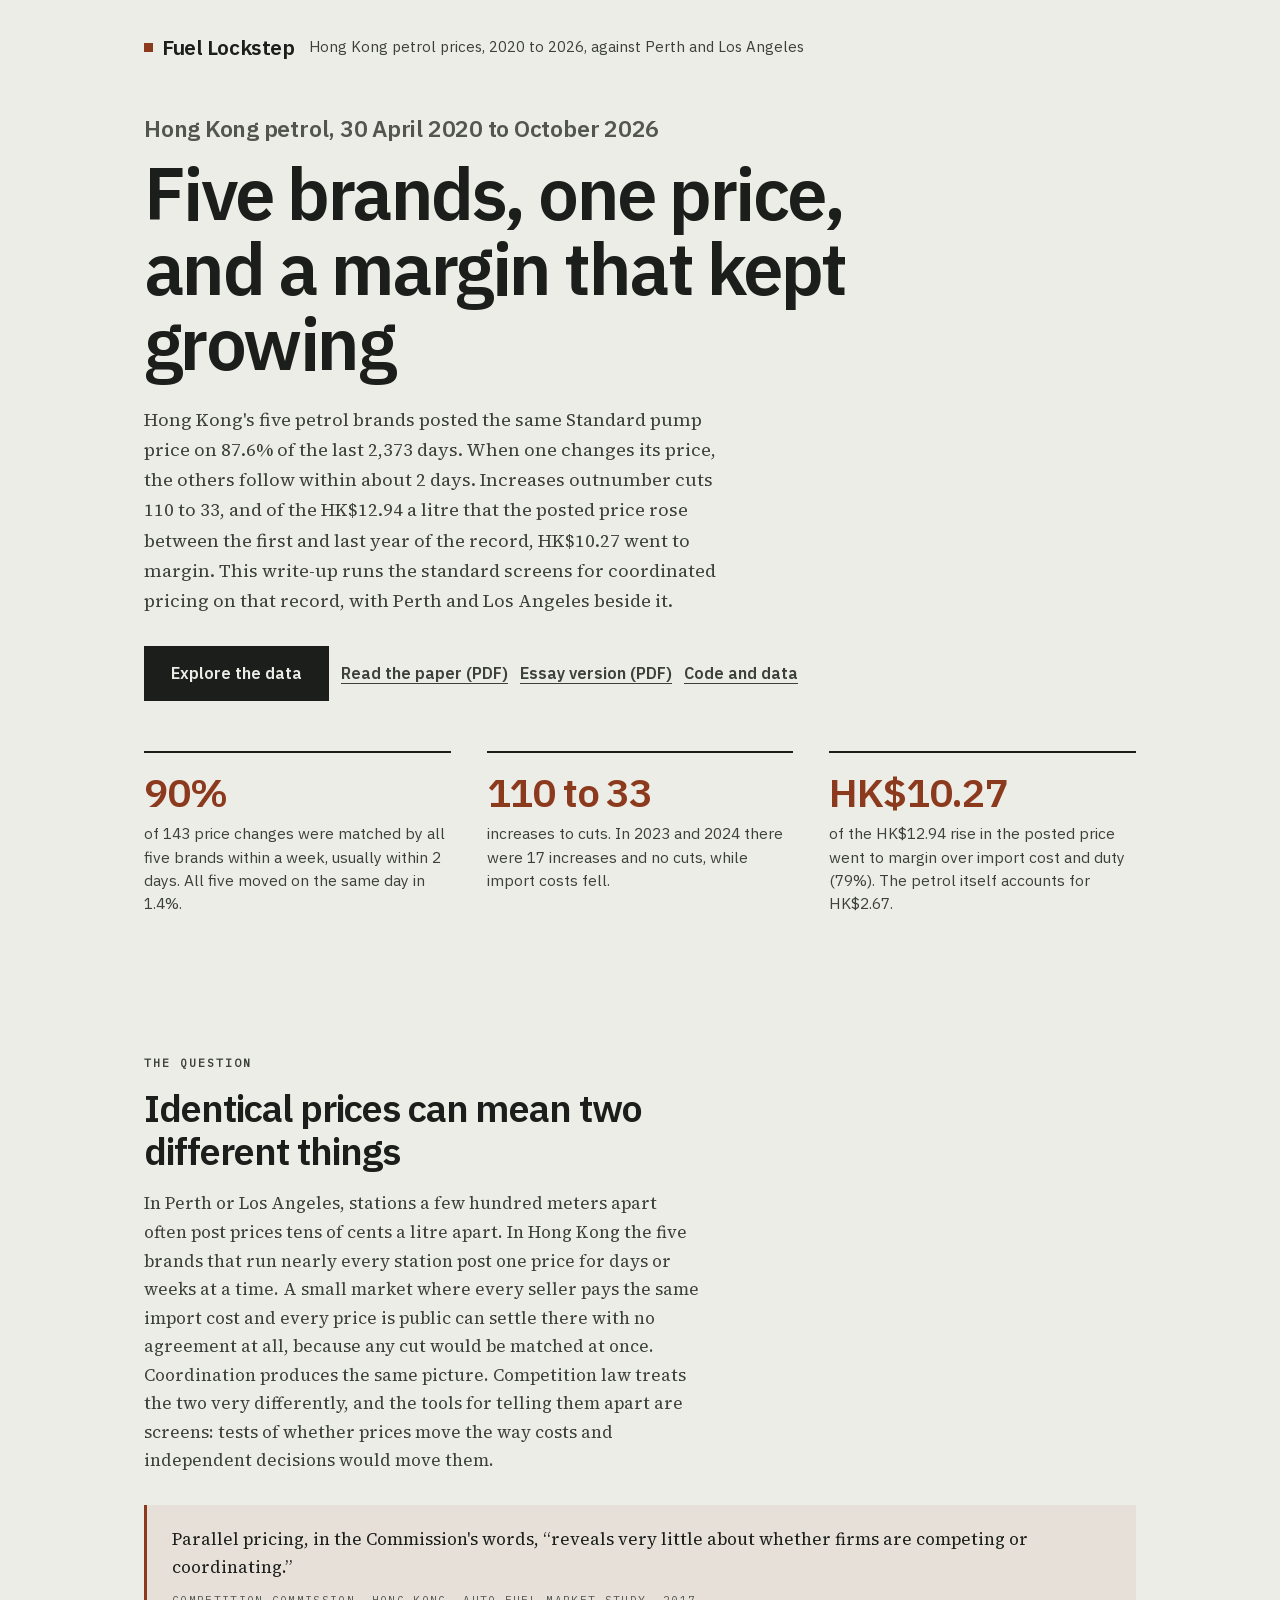
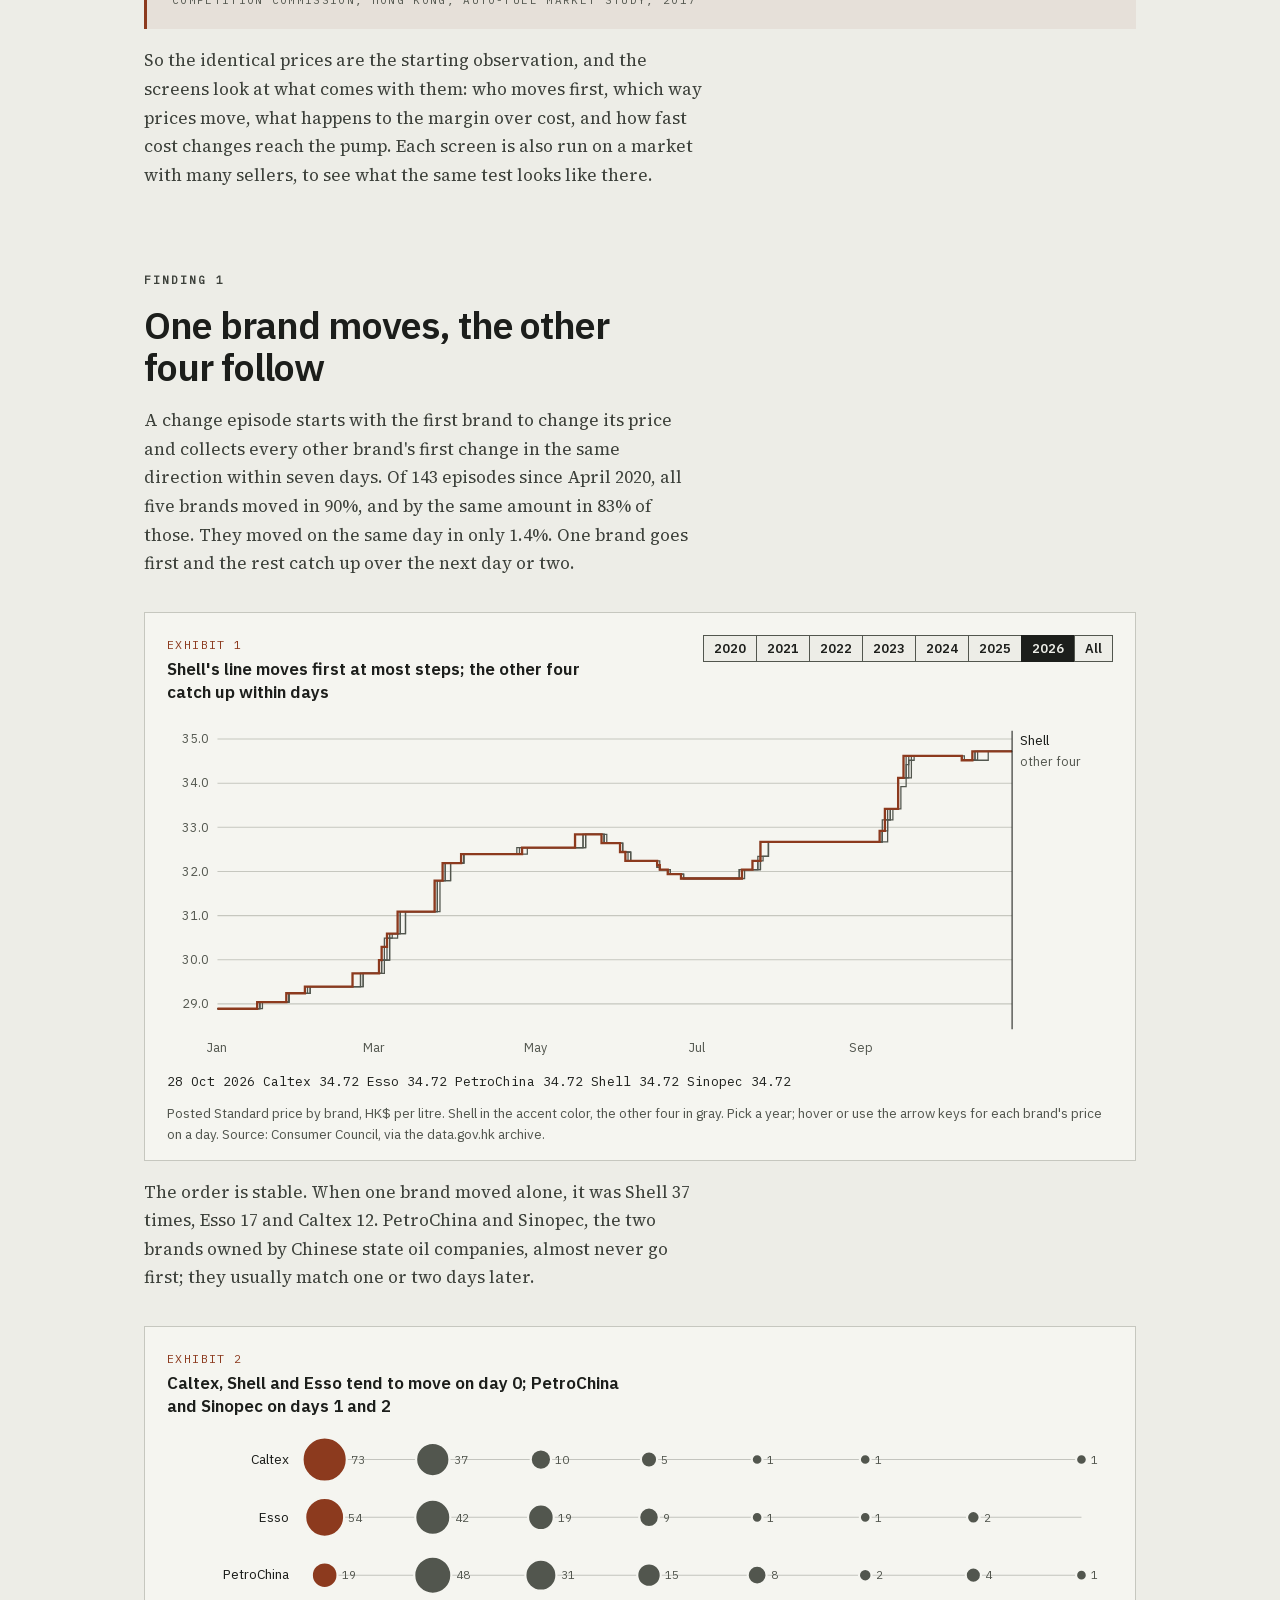
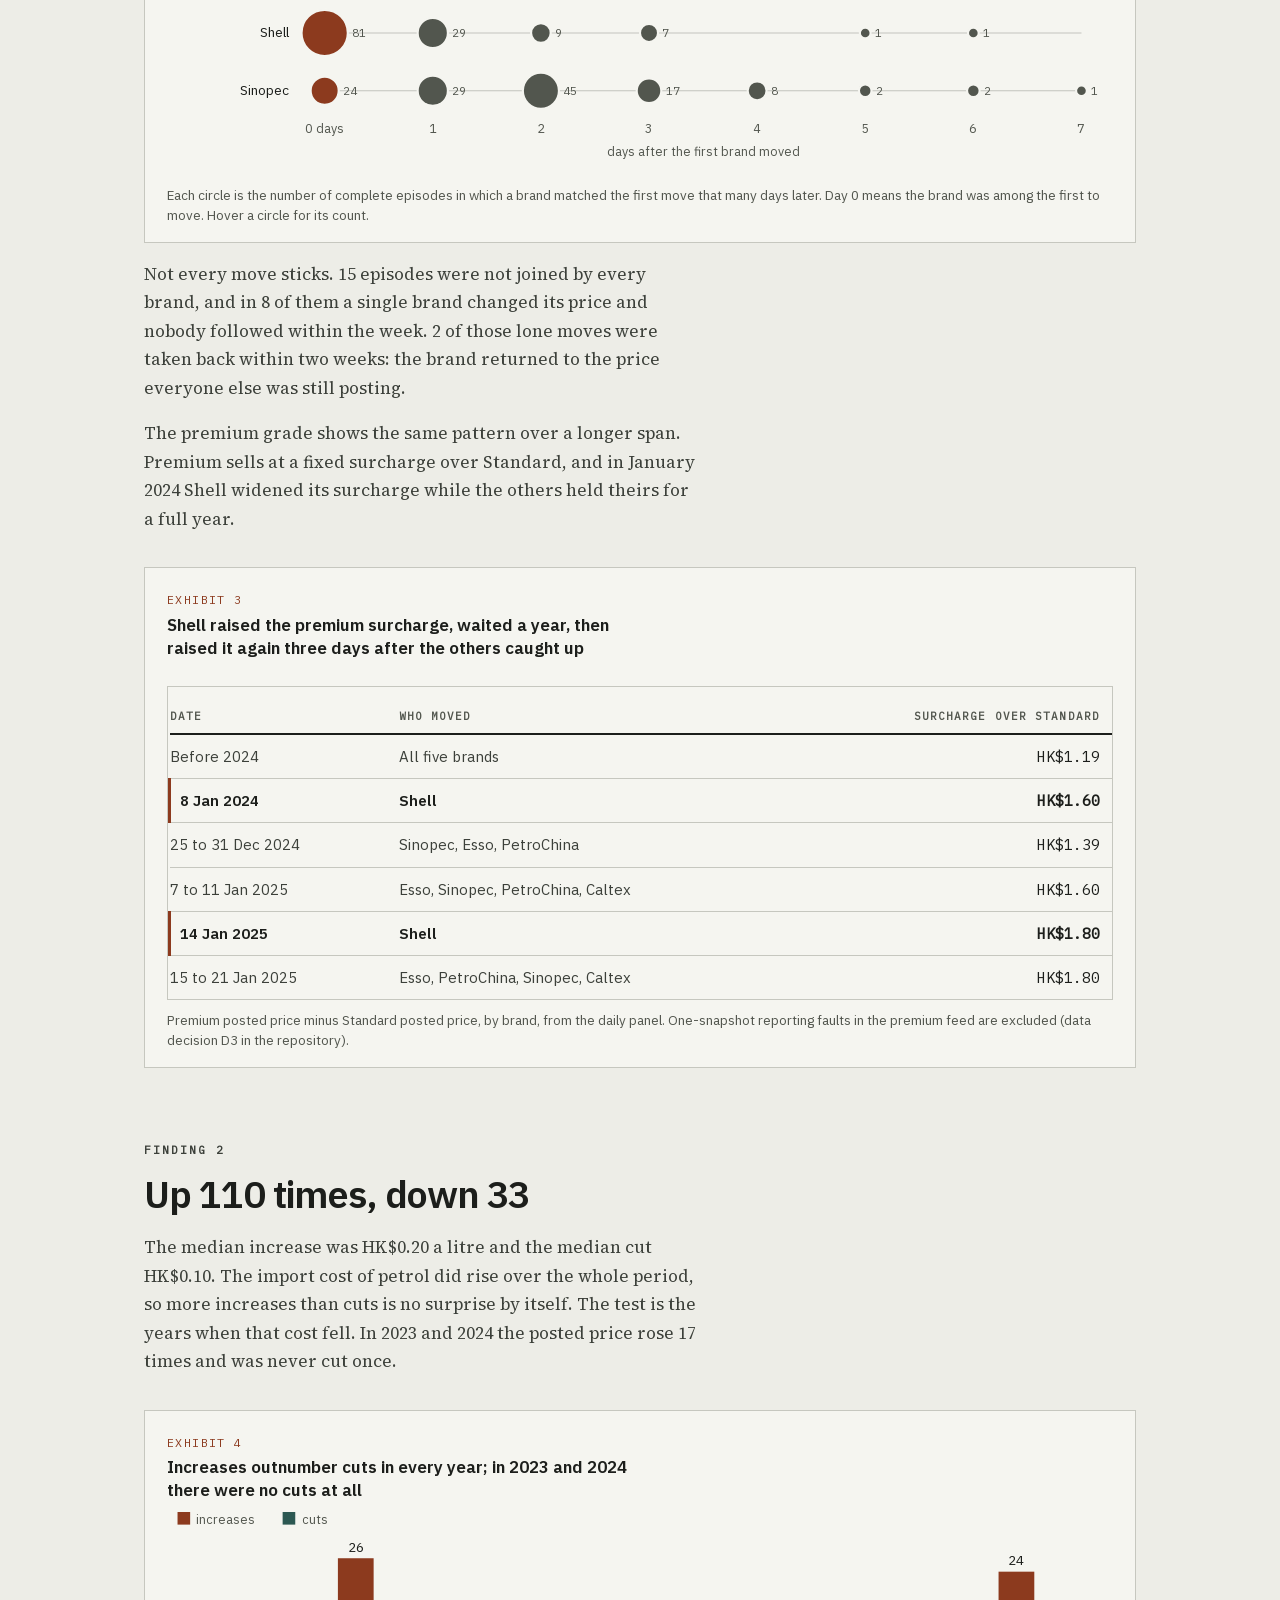
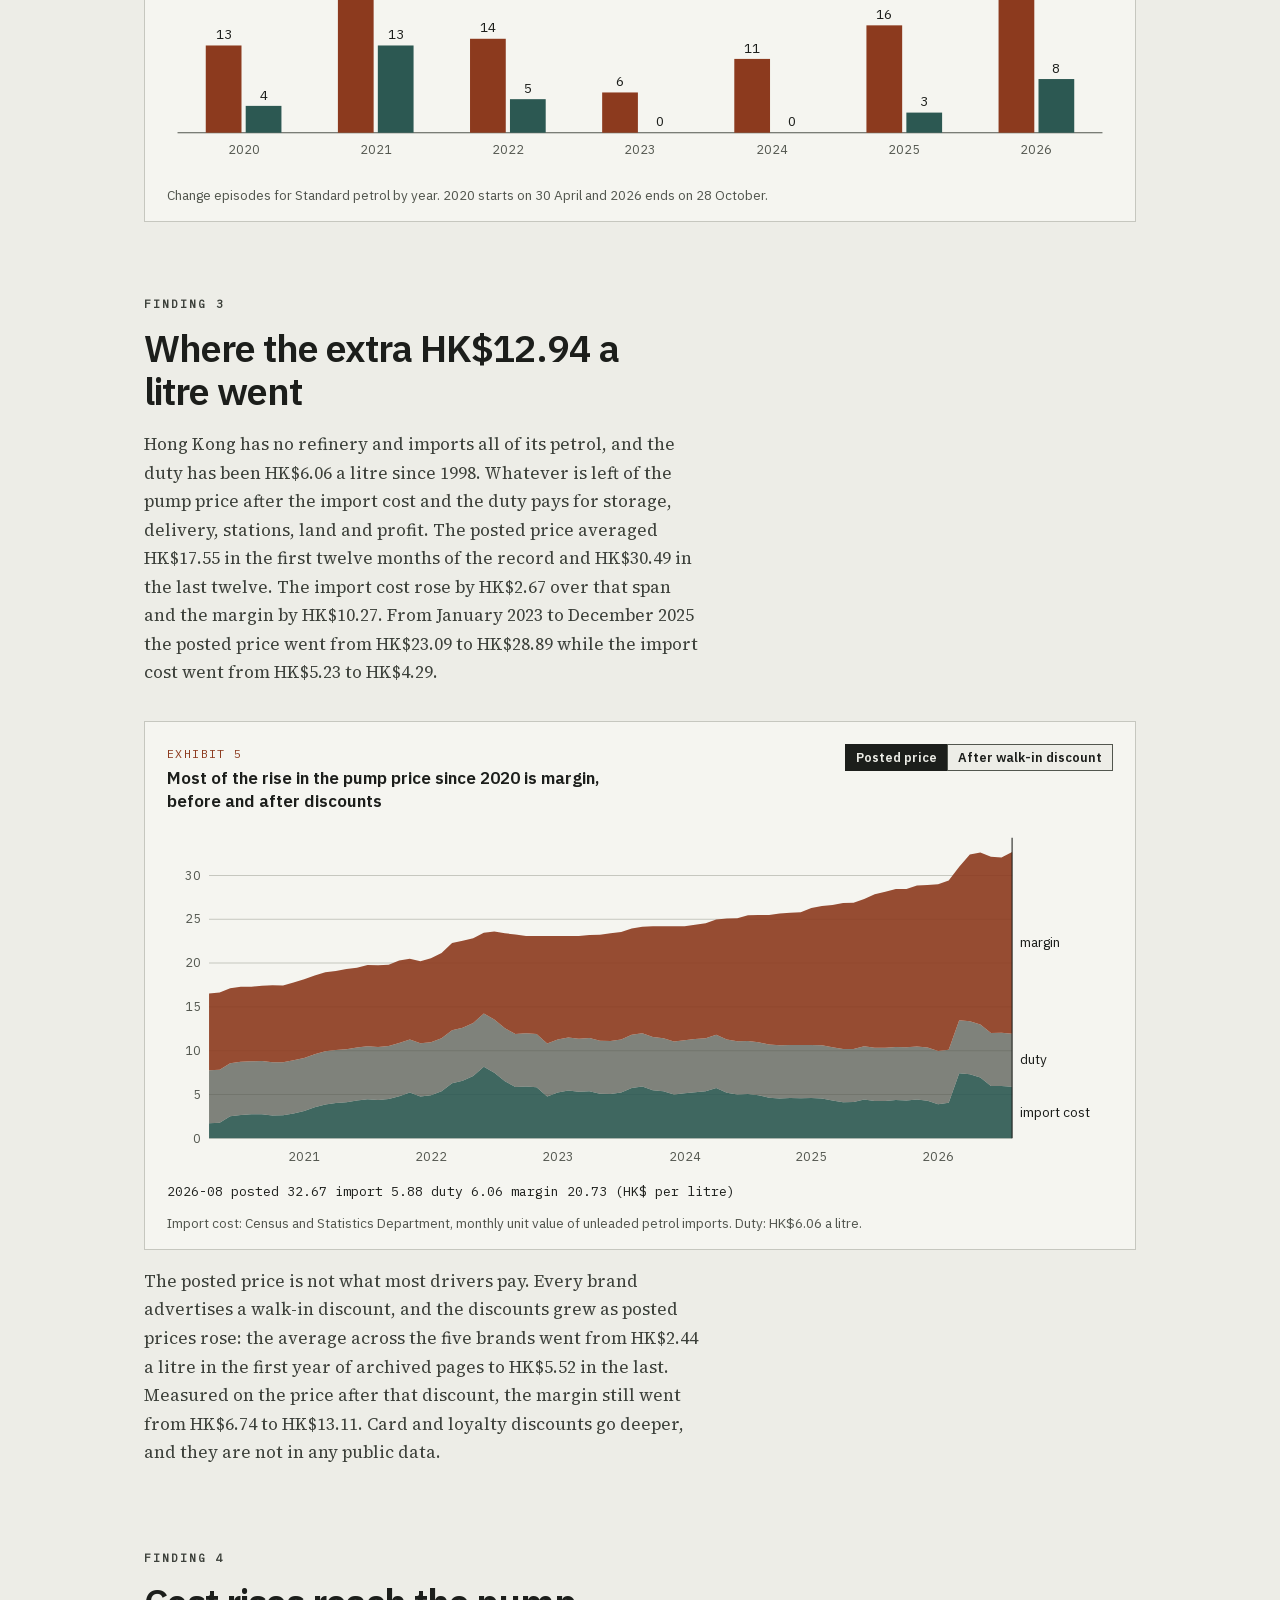
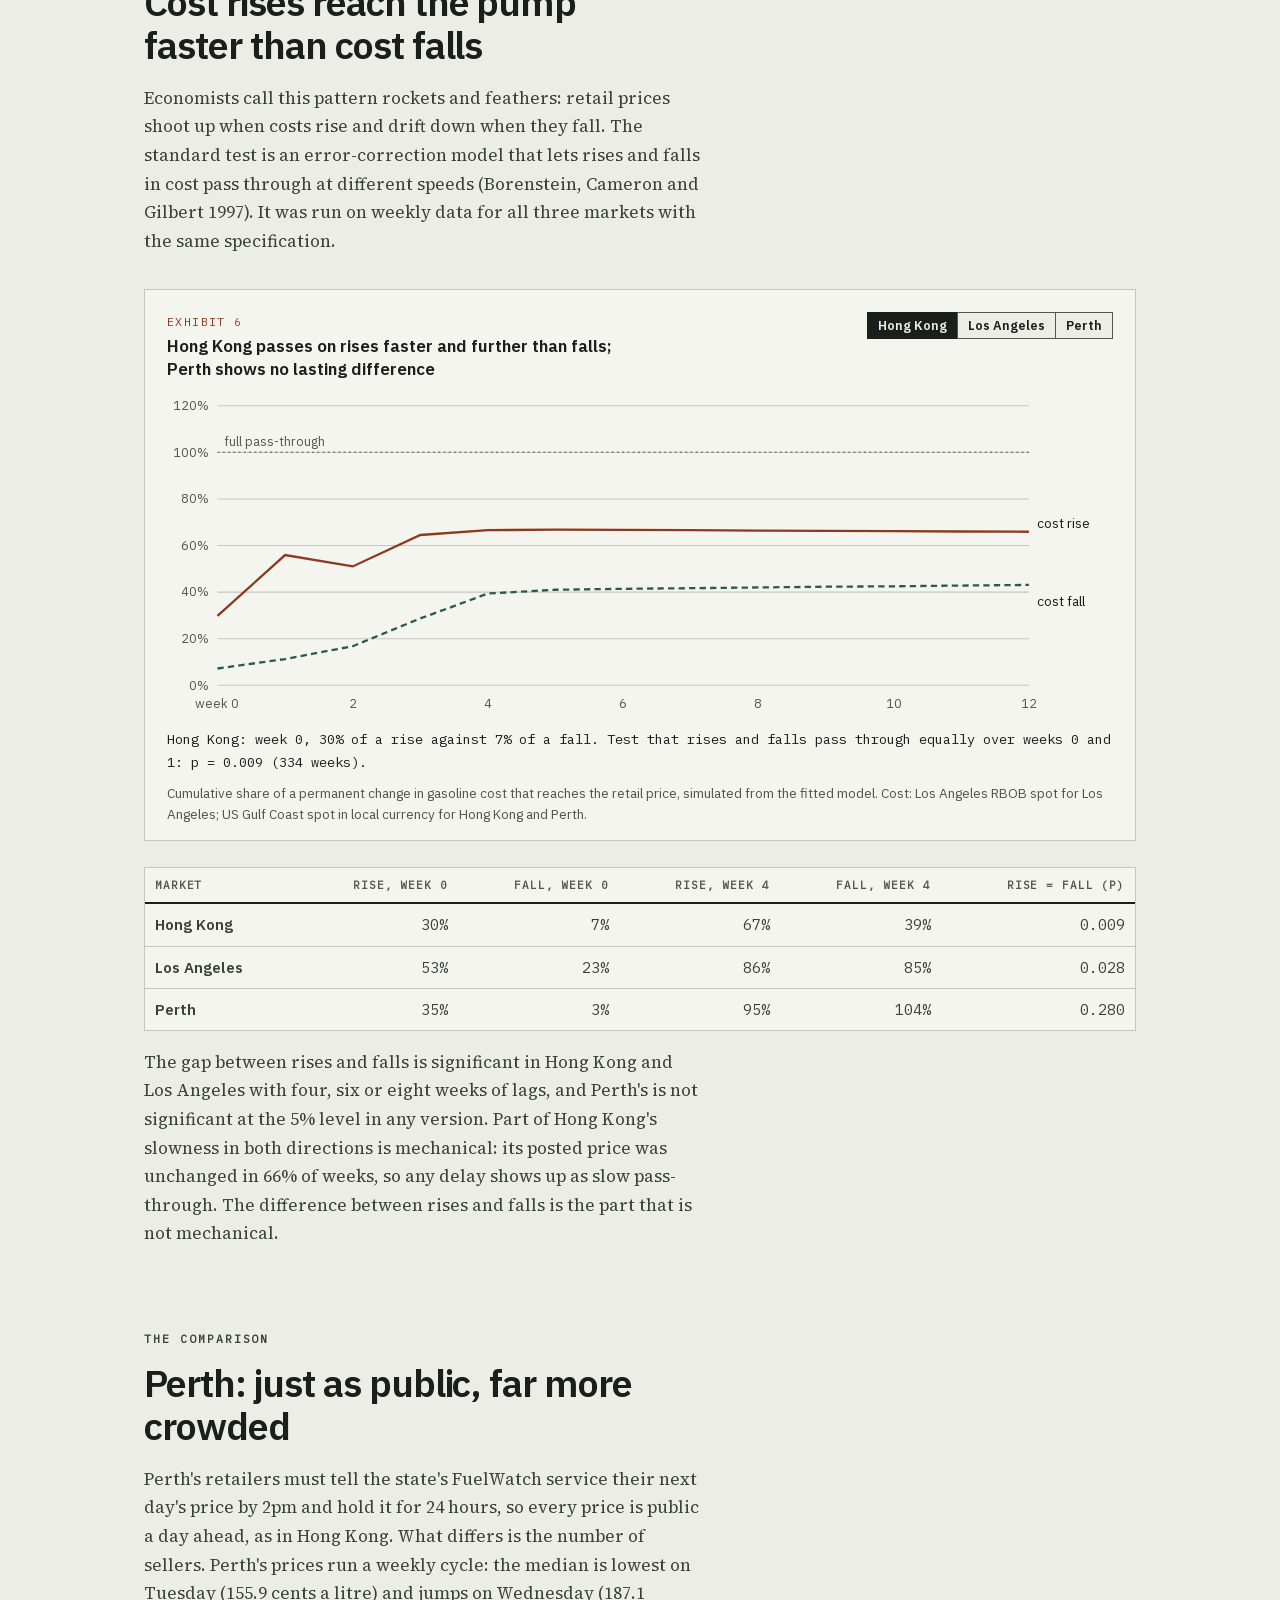
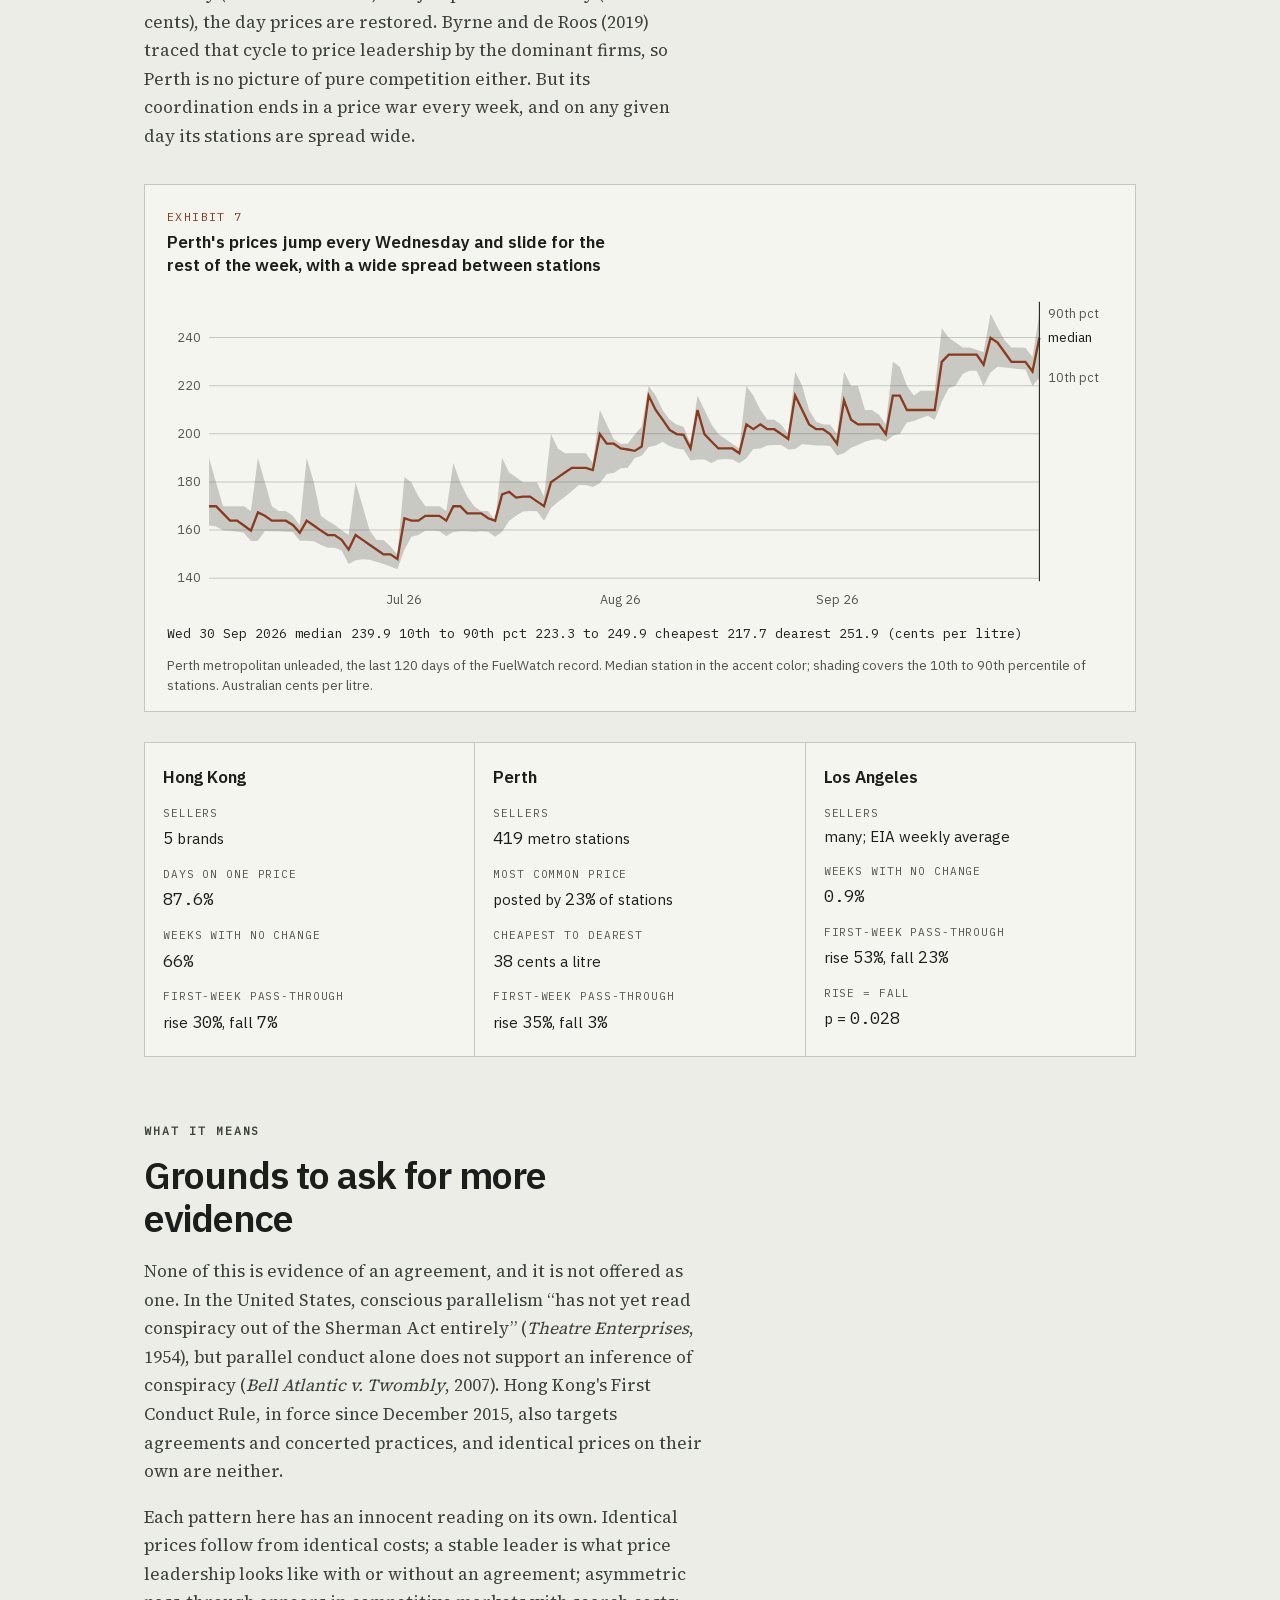
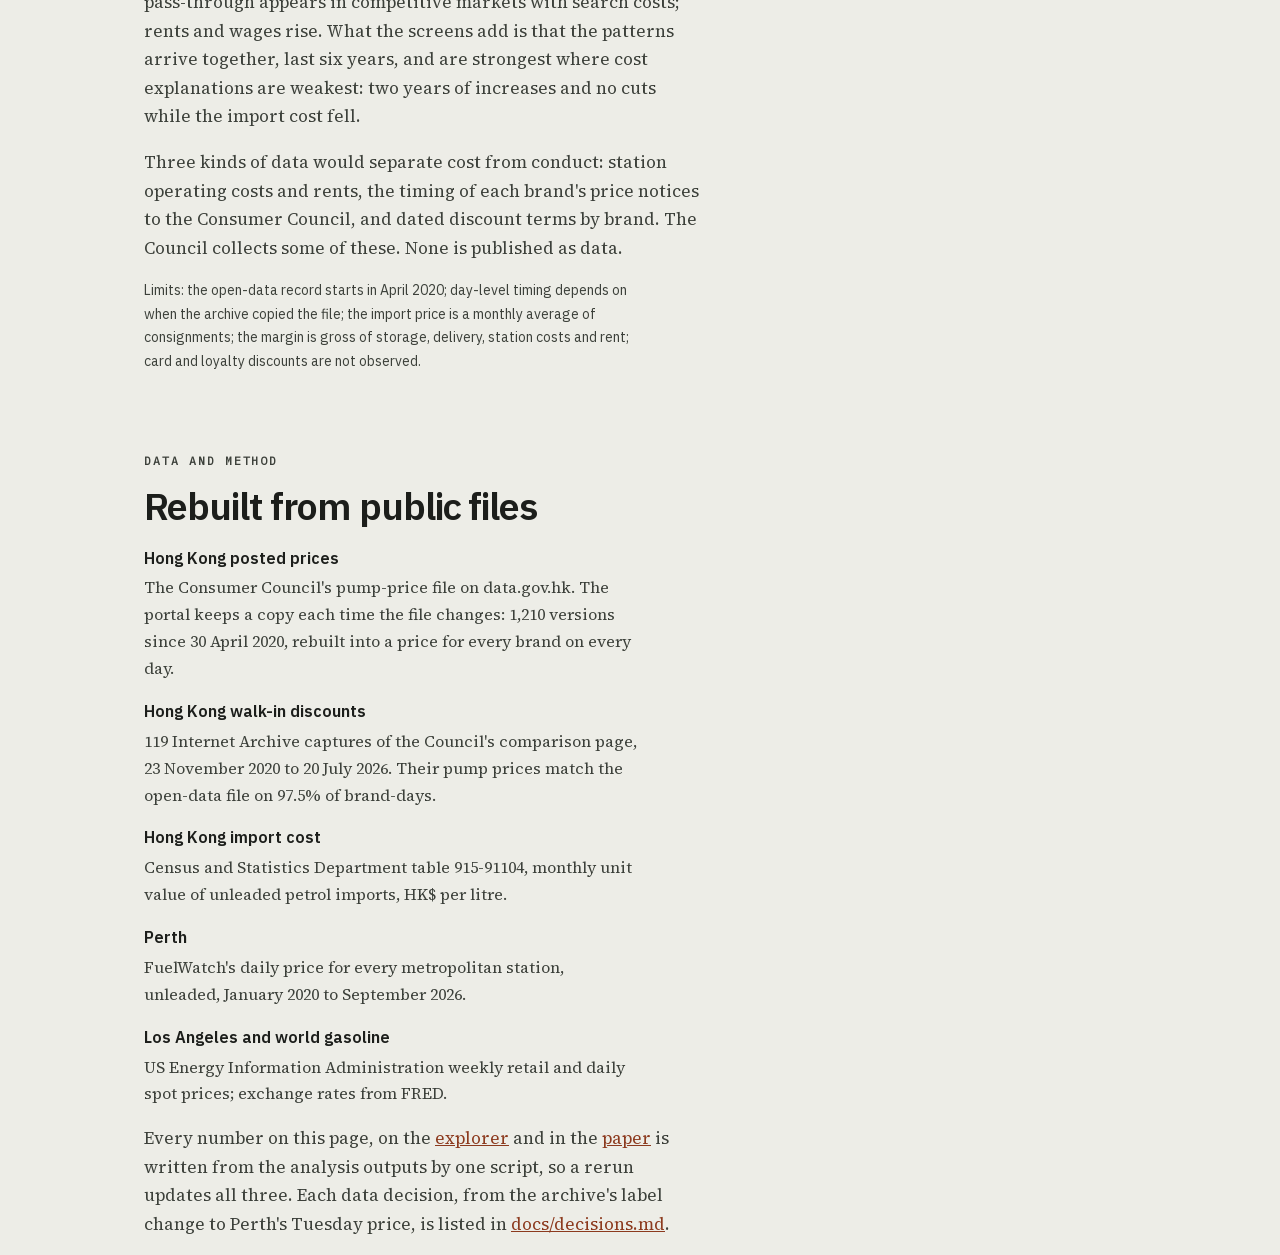
==== commit b0fffcdb: "Add an essay version of the paper with pgfplots figures Eight pages in the format of a research essa" ====
--- a/overview/index.html
+++ b/overview/index.html
@@ -275,6 +275,7 @@
     <div class="cta-row">
       <a class="btn btn-primary" href="../">Explore the data</a>
       <a class="textlink" href="../paper/fuel-lockstep.pdf">Read the paper (PDF)</a>
+      <a class="textlink" href="../paper/fuel-lockstep-essay.pdf">Essay version (PDF)</a>
       <a class="textlink" href="https://github.com/lyhjeremy/fuel-lockstep">Code and data</a>
     </div>
     <div class="claims">
